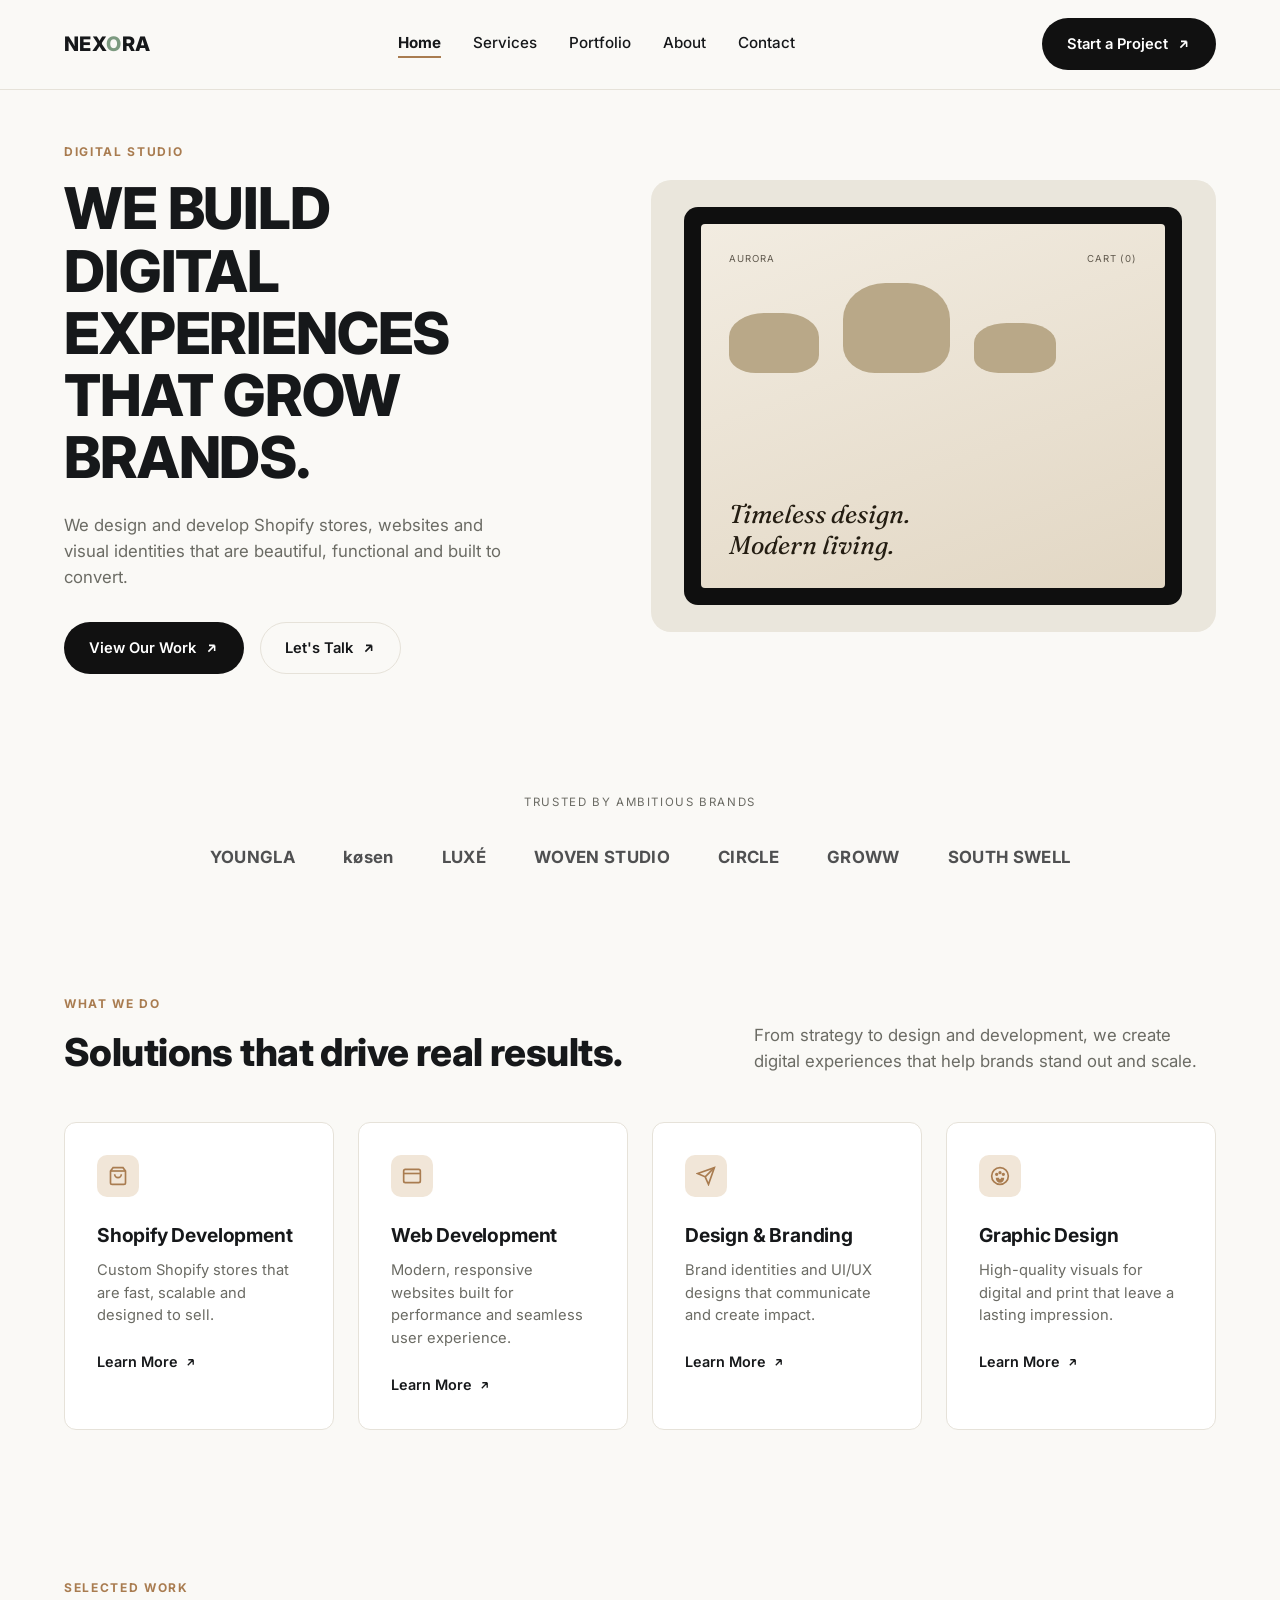
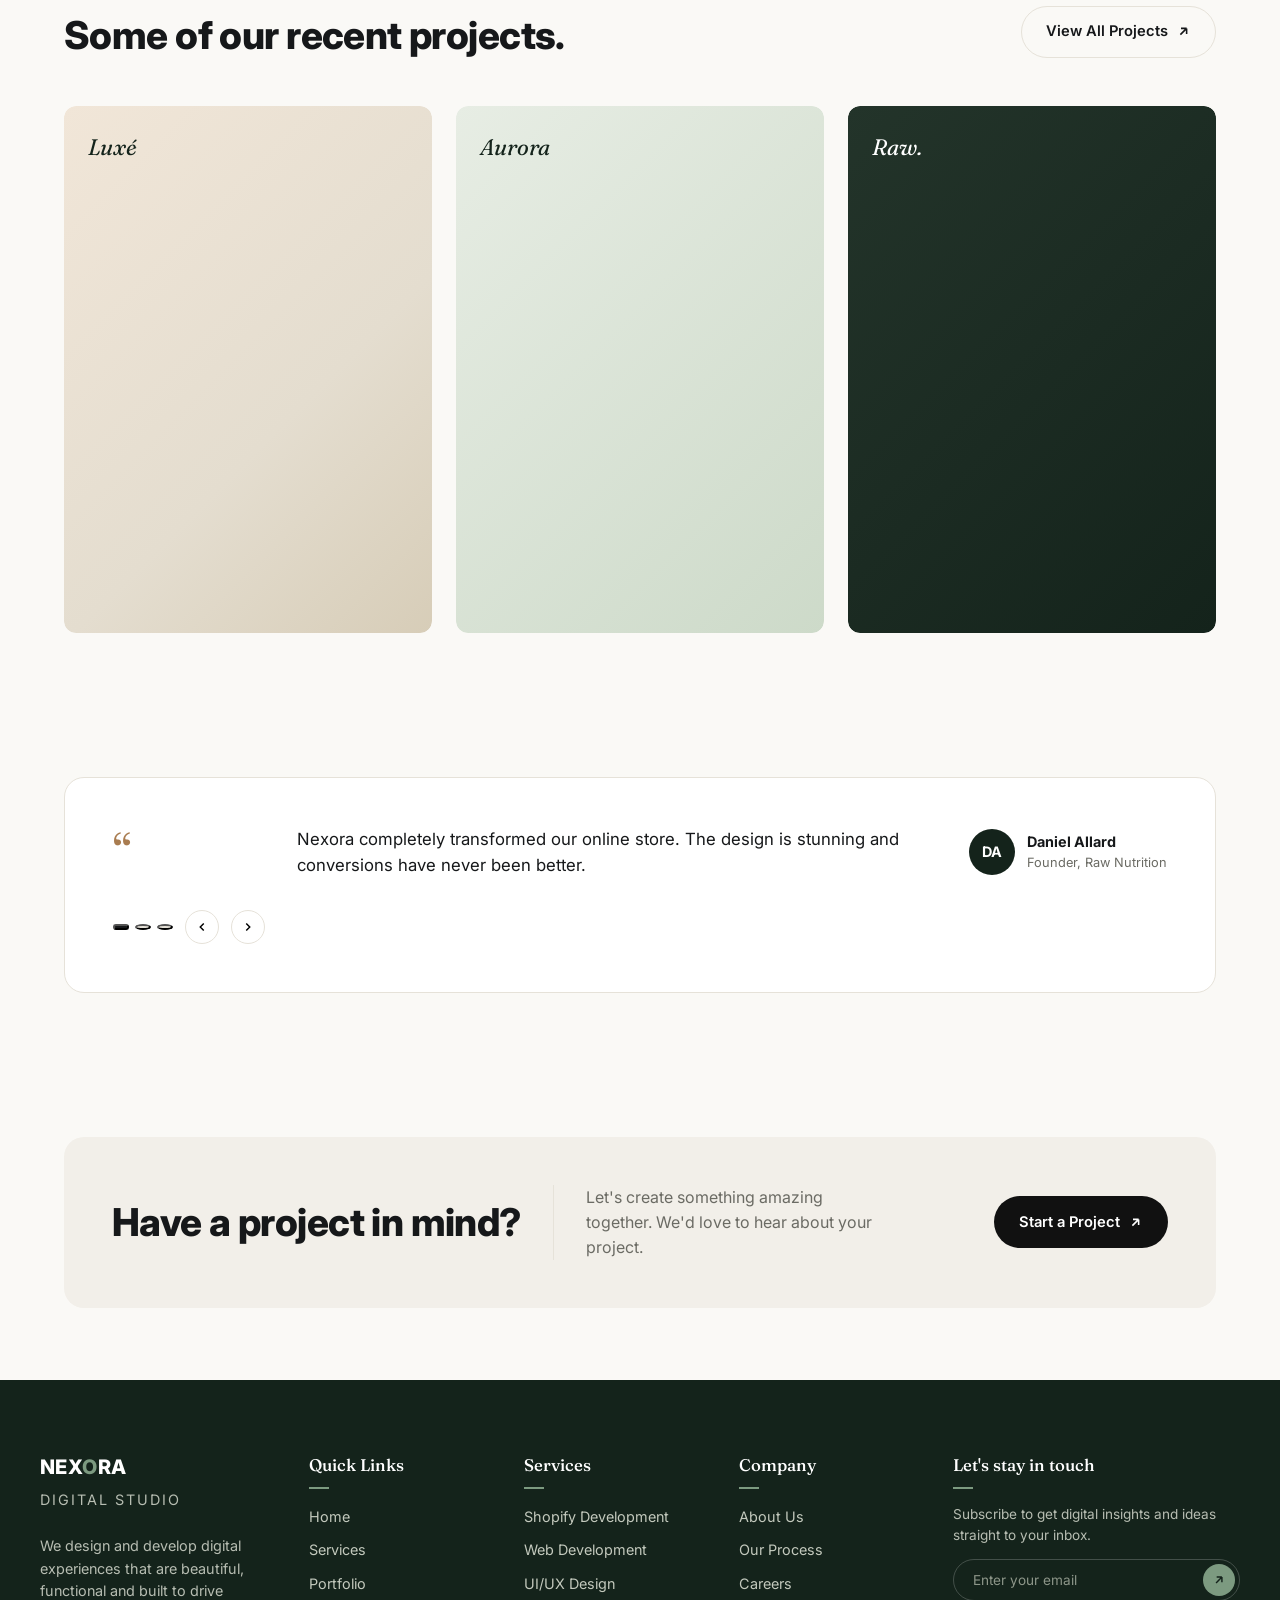
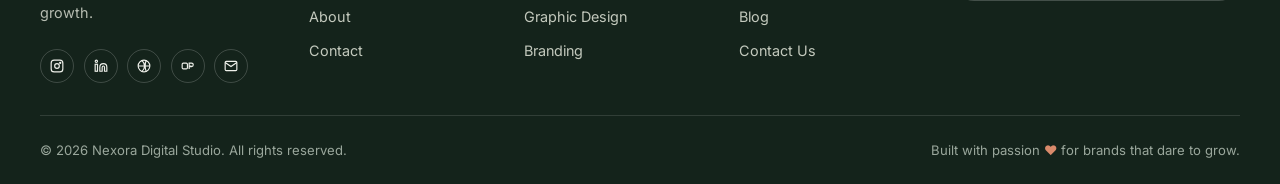
==== index.html @ fc37894e "First commit" ====
<!DOCTYPE html>
<html lang="en">
<head>
  <meta charset="UTF-8" />
  <meta name="viewport" content="width=device-width, initial-scale=1.0" />
  <title>Nexora — Digital Studio | We Build Digital Experiences That Grow Brands</title>
  <meta name="description" content="Nexora is a digital studio designing and developing Shopify stores, websites and visual identities that are beautiful, functional and built to convert." />
  <link rel="preconnect" href="https://fonts.googleapis.com" />
  <link rel="preconnect" href="https://fonts.gstatic.com" crossorigin />
  <link href="https://fonts.googleapis.com/css2?family=Inter:wght@400;500;600;700;800&family=Fraunces:ital,wght@1,500&display=swap" rel="stylesheet" />
  <link rel="stylesheet" href="css/style.css" />
</head>
<body data-page="home">

  <!-- Shared header is injected here by js/components.js -->
  <header class="site-header" id="site-header"></header>

  <main>
    <!-- ================= HERO ================= -->
    <section class="hero">
      <div class="container">
        <div class="hero-copy" data-reveal>
          <span class="eyebrow">Digital Studio</span>
          <h1 style="text-transform:uppercase">We build <br>digital<br> experiences<br> that grow <br>brands.</h1>
          <p class="lede">We design and develop Shopify stores, websites and visual identities that are beautiful, functional and built to convert.</p>
          <div class="hero-actions">
            <a href="portfolio.html" class="btn btn-dark">
              View Our Work
              <svg viewBox="0 0 24 24" fill="none" stroke="currentColor" stroke-width="2.5"><path d="M7 17L17 7M17 7H8M17 7V16"/></svg>
            </a>
            <a href="contact.html" class="btn btn-outline">
              Let's Talk
              <svg viewBox="0 0 24 24" fill="none" stroke="currentColor" stroke-width="2.5"><path d="M7 17L17 7M17 7H8M17 7V16"/></svg>
            </a>
          </div>
        </div>

        <div class="hero-mock" data-reveal>
          <div class="laptop-frame">
            <div class="laptop-screen">
              <div class="screen-top">
                <span>Aurora</span>
                <span>Cart (0)</span>
              </div>
              <div class="screen-vessels" aria-hidden="true">
                <div class="vessel" style="width:22%; height:60px;"></div>
                <div class="vessel" style="width:26%; height:90px;"></div>
                <div class="vessel" style="width:20%; height:50px;"></div>
              </div>
              <p class="screen-title">Timeless design.<br />Modern living.</p>
            </div>
          </div>
        </div>
      </div>
    </section>

    <!-- ================= BRAND STRIP ================= -->
    <section class="brand-strip">
      <div class="container" data-reveal>
        <p class="strip-label">Trusted by ambitious brands</p>
        <div class="brand-row">
          <span>YOUNGLA</span>
          <span>køsen</span>
          <span>LUXÉ</span>
          <span>WOVEN STUDIO</span>
          <span>CIRCLE</span>
          <span>GROWW</span>
          <span>SOUTH SWELL</span>
        </div>
      </div>
    </section>

    <!-- ================= WHAT WE DO ================= -->
    <section>
      <div class="container">
        <div class="section-head" data-reveal>
          <div>
            <span class="eyebrow">What We Do</span>
            <h2>Solutions that drive real results.</h2>
          </div>
          <p class="lede">From strategy to design and development, we create digital experiences that help brands stand out and scale.</p>
        </div>

        <div class="service-grid">
          <div class="service-card" data-reveal>
            <div class="icon">
              <svg viewBox="0 0 24 24" fill="none" stroke="currentColor" stroke-width="2"><path d="M6 2L3 6v14a2 2 0 002 2h14a2 2 0 002-2V6l-3-4z"/><path d="M3 6h18"/><path d="M16 10a4 4 0 01-8 0"/></svg>
            </div>
            <h3>Shopify Development</h3>
            <p>Custom Shopify stores that are fast, scalable and designed to sell.</p>
            <a href="service.html" class="link-arrow">Learn More <svg viewBox="0 0 24 24" fill="none" stroke="currentColor" stroke-width="2.5"><path d="M7 17L17 7M17 7H8M17 7V16"/></svg></a>
          </div>

          <div class="service-card" data-reveal>
            <div class="icon">
              <svg viewBox="0 0 24 24" fill="none" stroke="currentColor" stroke-width="2"><rect x="2" y="4" width="20" height="16" rx="2"/><path d="M2 9h20"/></svg>
            </div>
            <h3>Web Development</h3>
            <p>Modern, responsive websites built for performance and seamless user experience.</p>
            <a href="service.html" class="link-arrow">Learn More <svg viewBox="0 0 24 24" fill="none" stroke="currentColor" stroke-width="2.5"><path d="M7 17L17 7M17 7H8M17 7V16"/></svg></a>
          </div>

          <div class="service-card" data-reveal>
            <div class="icon">
              <svg viewBox="0 0 24 24" fill="none" stroke="currentColor" stroke-width="2"><path d="M22 2L11 13"/><path d="M22 2l-7 20-4-9-9-4 20-7z"/></svg>
            </div>
            <h3>Design &amp; Branding</h3>
            <p>Brand identities and UI/UX designs that communicate and create impact.</p>
            <a href="service.html" class="link-arrow">Learn More <svg viewBox="0 0 24 24" fill="none" stroke="currentColor" stroke-width="2.5"><path d="M7 17L17 7M17 7H8M17 7V16"/></svg></a>
          </div>

          <div class="service-card" data-reveal>
            <div class="icon">
              <svg viewBox="0 0 24 24" fill="none" stroke="currentColor" stroke-width="2"><circle cx="12" cy="12" r="10"/><circle cx="8" cy="10" r="1"/><circle cx="12" cy="8" r="1"/><circle cx="16" cy="10" r="1"/><path d="M8 15a4 4 0 008 0h-2a2 2 0 01-4 0z"/></svg>
            </div>
            <h3>Graphic Design</h3>
            <p>High-quality visuals for digital and print that leave a lasting impression.</p>
            <a href="service.html" class="link-arrow">Learn More <svg viewBox="0 0 24 24" fill="none" stroke="currentColor" stroke-width="2.5"><path d="M7 17L17 7M17 7H8M17 7V16"/></svg></a>
          </div>
        </div>
      </div>
    </section>

    <!-- ================= SELECTED WORK ================= -->
    <section>
      <div class="container">
        <div class="section-head" data-reveal>
          <div>
            <span class="eyebrow">Selected Work</span>
            <h2>Some of our recent projects.</h2>
          </div>
          <a href="portfolio.html" class="btn btn-outline">
            View All Projects
            <svg viewBox="0 0 24 24" fill="none" stroke="currentColor" stroke-width="2.5"><path d="M7 17L17 7M17 7H8M17 7V16"/></svg>
          </a>
        </div>

        <div class="project-grid">
          <div class="project-card" data-reveal>
            <div class="media-block" style="position:relative;">
              <span class="tag">Luxé</span>
            </div>
            <div class="project-info">
              <h3>Luxé Beauty</h3>
              <p>Shopify Development</p>
            </div>
          </div>

          <div class="project-card" data-reveal>
            <div class="media-block sage" style="position:relative;">
              <span class="tag">Aurora</span>
            </div>
            <div class="project-info">
              <h3>Aurora Living</h3>
              <p>Web Design, Branding</p>
            </div>
          </div>

          <div class="project-card" data-reveal>
            <div class="media-block dark" style="position:relative;">
              <span class="tag">Raw.</span>
            </div>
            <div class="project-info">
              <h3>Raw Nutrition</h3>
              <p>Shopify Development, Design</p>
            </div>
          </div>
        </div>
      </div>
    </section>

    <!-- ================= TESTIMONIAL ================= -->
    <section>
      <div class="container" data-reveal>
        <div class="testimonial">
          <div class="quote-mark">&ldquo;</div>

          <div data-testimonial-track>
            <blockquote data-slide>Nexora completely transformed our online store. The design is stunning and conversions have never been better.</blockquote>
            <blockquote data-slide hidden>Working with Nexora felt like having an in-house team. They understood our brand instantly and delivered ahead of schedule.</blockquote>
            <blockquote data-slide hidden>Our new site loads faster, looks sharper, and our customers keep telling us how much easier it is to shop.</blockquote>
          </div>

          <div class="person">
            <div class="avatar">DA</div>
            <div>
              <div class="person-name">Daniel Allard</div>
              <div class="person-role">Founder, Raw Nutrition</div>
            </div>
          </div>

          <div class="testimonial-controls">
            <div class="dot-row">
              <button class="dot is-active" data-dot aria-label="Testimonial 1"></button>
              <button class="dot" data-dot aria-label="Testimonial 2"></button>
              <button class="dot" data-dot aria-label="Testimonial 3"></button>
            </div>
            <button class="carousel-btn" data-testimonial-prev aria-label="Previous testimonial">
              <svg viewBox="0 0 24 24" fill="none" stroke="currentColor" stroke-width="2.5"><path d="M15 18l-6-6 6-6"/></svg>
            </button>
            <button class="carousel-btn" data-testimonial-next aria-label="Next testimonial">
              <svg viewBox="0 0 24 24" fill="none" stroke="currentColor" stroke-width="2.5"><path d="M9 18l6-6-6-6"/></svg>
            </button>
          </div>
        </div>
      </div>
    </section>

    <!-- ================= CTA ================= -->
    <section>
      <div class="container" data-reveal>
        <div class="cta-banner">
          <h2>Have a project in mind?</h2>
          <div class="cta-copy">
            <div class="cta-divider"></div>
            <p>Let's create something amazing together. We'd love to hear about your project.</p>
          </div>
          <a href="contact.html" class="btn btn-dark">
            Start a Project
            <svg viewBox="0 0 24 24" fill="none" stroke="currentColor" stroke-width="2.5"><path d="M7 17L17 7M17 7H8M17 7V16"/></svg>
          </a>
        </div>
      </div>
    </section>
  </main>

  <!-- Shared footer is injected here by js/components.js -->
  <footer class="site-footer" id="site-footer"></footer>

  <script src="js/components.js"></script>
  <script src="js/main.js"></script>
</body>
</html>
---- css/style.css ----
/* =========================================================
   NEXORA — Digital Studio
   Main stylesheet
   ========================================================= */

/* ---------- Design tokens ---------- */
:root {
  --color-bg: #faf9f6;
  --color-bg-alt: #f2efe9;
  --color-surface: #ffffff;
  --color-text: #16181a;
  --color-muted: #6b6b64;
  --color-border: #e6e2d9;
  --color-accent: #a97c50;       /* warm tan/terracotta — eyebrow labels, numbers */
  --color-accent-soft: #f1e6d8;
  --color-dark: #14231b;         /* deep green — footer, secondary CTA */
  --color-dark-soft: #1c2f24;
  --color-sage: #7c9a80;         /* sage green accent (logo mark, italics) */
  --color-black: #111111;

  --font-sans: 'Inter', -apple-system, BlinkMacSystemFont, 'Segoe UI', sans-serif;
  --font-serif: 'Fraunces', 'Playfair Display', Georgia, serif;

  --container: 1200px;
  --radius-sm: 6px;
  --radius-md: 12px;
  --radius-lg: 20px;
  --radius-pill: 999px;

  --space-1: 0.5rem;
  --space-2: 1rem;
  --space-3: 1.5rem;
  --space-4: 2rem;
  --space-5: 3rem;
  --space-6: 4.5rem;
  --space-7: 6.5rem;

  --transition: 220ms cubic-bezier(.4,0,.2,1);
}

/* ---------- Reset ---------- */
*, *::before, *::after { box-sizing: border-box; }
html { scroll-behavior: smooth; }
body {
  margin: 0;
  font-family: var(--font-sans);
  background: var(--color-bg);
  color: var(--color-text);
  -webkit-font-smoothing: antialiased;
  line-height: 1.55;
}
img { max-width: 100%; display: block; }
a { color: inherit; text-decoration: none; }
ul { margin: 0; padding: 0; list-style: none; }
button { font-family: inherit; cursor: pointer; }
input, textarea { font-family: inherit; font-size: 1rem; }
h1, h2, h3, h4, p { margin: 0; }

:focus-visible {
  outline: 2px solid var(--color-accent);
  outline-offset: 3px;
}

@media (prefers-reduced-motion: reduce) {
  *, *::before, *::after {
    animation-duration: 0.01ms !important;
    animation-iteration-count: 1 !important;
    transition-duration: 0.01ms !important;
    scroll-behavior: auto !important;
  }
}

.container {
  width: 100%;
  max-width: var(--container);
  margin: 0 auto;
  padding: 0 1.5rem;
}

section { padding: var(--space-6) 0; }
@media (max-width: 768px) {
  section { padding: var(--space-5) 0; }
}

/* ---------- Typography helpers ---------- */
.eyebrow {
  display: inline-block;
  font-size: 0.75rem;
  font-weight: 700;
  letter-spacing: 0.14em;
  text-transform: uppercase;
  color: var(--color-accent);
  margin-bottom: var(--space-2);
}

h1, .h1 {
  font-size: clamp(2.4rem, 4.6vw, 3.6rem);
  font-weight: 800;
  line-height: 1.08;
  letter-spacing: -0.02em;
}

h2, .h2 {
  font-size: clamp(1.9rem, 3vw, 2.5rem);
  font-weight: 800;
  line-height: 1.15;
  letter-spacing: -0.015em;
}

h3, .h3 {
  font-size: 1.2rem;
  font-weight: 700;
  letter-spacing: -0.01em;
}

.lede {
  font-size: 1.05rem;
  color: var(--color-muted);
  max-width: 42ch;
}

em, .accent-italic {
  font-family: var(--font-serif);
  font-style: italic;
  font-weight: 500;
  color: var(--color-sage);
}

/* ---------- Buttons ---------- */
.btn {
  display: inline-flex;
  align-items: center;
  gap: 0.5rem;
  padding: 0.85rem 1.5rem;
  border-radius: var(--radius-pill);
  font-weight: 600;
  font-size: 0.92rem;
  border: 1px solid transparent;
  transition: transform var(--transition), background var(--transition), color var(--transition), border-color var(--transition);
  white-space: nowrap;
}
.btn:hover { transform: translateY(-2px); }
.btn svg { width: 15px; height: 15px; }

.btn-dark {
  background: var(--color-black);
  color: #fff;
}
.btn-dark:hover { background: var(--color-dark); }

.btn-outline {
  background: transparent;
  color: var(--color-text);
  border-color: var(--color-border);
}
.btn-outline:hover { border-color: var(--color-text); }

.btn-green {
  background: var(--color-dark);
  color: #fff;
}
.btn-green:hover { background: var(--color-dark-soft); }

.btn-light {
  background: #fff;
  color: var(--color-dark);
}
.btn-light:hover { background: var(--color-accent-soft); }

.btn-sm { padding: 0.65rem 1.1rem; font-size: 0.85rem; }

.link-arrow {
  display: inline-flex;
  align-items: center;
  gap: 0.4rem;
  font-weight: 600;
  font-size: 0.9rem;
  position: relative;
}
.link-arrow svg { width: 13px; height: 13px; transition: transform var(--transition); }
.link-arrow:hover svg { transform: translate(2px, -2px); }

/* =========================================================
   HEADER
   ========================================================= */
.site-header {
  position: sticky;
  top: 0;
  z-index: 100;
  background: rgba(250, 249, 246, 0.88);
  backdrop-filter: blur(10px);
  border-bottom: 1px solid var(--color-border);
}
.site-header .container {
  display: flex;
  align-items: center;
  justify-content: space-between;
  padding-top: 1.15rem;
  padding-bottom: 1.15rem;
}

.logo {
  font-size: 1.25rem;
  font-weight: 800;
  letter-spacing: 0.02em;
}
.logo span { color: var(--color-sage); }

.main-nav {
  display: flex;
  align-items: center;
  gap: var(--space-4);
}
.main-nav a {
  font-size: 0.95rem;
  font-weight: 500;
  color: var(--color-text);
  position: relative;
  padding-bottom: 4px;
}
.main-nav a::after {
  content: "";
  position: absolute;
  left: 0; bottom: 0;
  height: 2px;
  width: 0;
  background: var(--color-text);
  transition: width var(--transition);
}
.main-nav a:hover::after { width: 100%; }
.main-nav a.active { font-weight: 700; }
.main-nav a.active::after { width: 100%; background: var(--color-accent); }

.header-actions { display: flex; align-items: center; gap: var(--space-3); }

.nav-toggle {
  display: none;
  flex-direction: column;
  gap: 5px;
  background: none;
  border: none;
  padding: 6px;
}
.nav-toggle span {
  width: 22px;
  height: 2px;
  background: var(--color-text);
  transition: transform var(--transition), opacity var(--transition);
}
.nav-toggle.is-open span:nth-child(1) { transform: translateY(7px) rotate(45deg); }
.nav-toggle.is-open span:nth-child(2) { opacity: 0; }
.nav-toggle.is-open span:nth-child(3) { transform: translateY(-7px) rotate(-45deg); }

@media (max-width: 860px) {
  .main-nav {
    position: fixed;
    inset: 68px 0 0 0;
    background: var(--color-bg);
    flex-direction: column;
    align-items: flex-start;
    gap: var(--space-2);
    padding: var(--space-4) 1.5rem;
    transform: translateY(-8px);
    opacity: 0;
    pointer-events: none;
    transition: opacity var(--transition), transform var(--transition);
    border-bottom: 1px solid var(--color-border);
  }
  .main-nav.is-open {
    opacity: 1;
    transform: translateY(0);
    pointer-events: auto;
  }
  .main-nav a { font-size: 1.05rem; padding: 0.5rem 0; }
  .nav-toggle { display: flex; }
  .header-actions .btn span.btn-text { display: none; }
}

/* =========================================================
   HERO (shared pattern across inner pages)
   ========================================================= */
.page-hero {
  padding-top: var(--space-6);
  padding-bottom: var(--space-5);
}
.page-hero .container {
  display: grid;
  grid-template-columns: 1.1fr 0.9fr;
  gap: var(--space-5);
  align-items: end;
}
.page-hero-media {
  border-radius: var(--radius-lg);
  overflow: hidden;
  aspect-ratio: 4/3;
}
.page-hero-copy .lede { margin-top: var(--space-2); max-width: 46ch; }
.page-hero-copy .btn { margin-top: var(--space-3); }

@media (max-width: 860px) {
  .page-hero .container { grid-template-columns: 1fr; }
  .page-hero-media { order: -1; }
}

/* Decorative placeholder media (stands in for photography) */
.media-block {
  width: 100%; height: 100%;
  display: flex; align-items: center; justify-content: center;
  position: relative;
  background: linear-gradient(135deg, var(--color-accent-soft), #e4ddcf 60%, #d7cdb8);
  color: var(--color-dark);
}
.media-block.dark { background: linear-gradient(135deg, #23342a, var(--color-dark)); color: #fff; }
.media-block.sage { background: linear-gradient(135deg, #e7ede4, #cddac9); }
.media-block .media-caption {
  position: absolute; left: 0; right: 0; bottom: 0;
  padding: var(--space-3);
  font-family: var(--font-serif);
  font-style: italic;
  font-size: 1.2rem;
}
.media-block svg { width: 40%; opacity: 0.9; }

/* =========================================================
   HOME — HERO
   ========================================================= */
.hero {
  padding-top: var(--space-5);
}
.hero .container {
  display: grid;
  grid-template-columns: 1fr 1.05fr;
  gap: var(--space-5);
  align-items: center;
}
.hero-actions { display: flex; gap: 1rem; margin-top: var(--space-4); flex-wrap: wrap; }
.hero-copy .lede { margin-top: var(--space-3); max-width: 40ch; }

.hero-mock {
  border-radius: var(--radius-lg);
  overflow: hidden;
  aspect-ratio: 5/4;
  position: relative;
  background: #eae6dc;
}
.hero-mock .laptop-frame {
  position: absolute; inset: 6%;
  background: #0f0f0f;
  border-radius: 14px;
  padding: 3%;
}
.hero-mock .laptop-screen {
  width: 100%; height: 100%;
  background: linear-gradient(160deg, #f2ece1, #e2d7c4);
  border-radius: 4px;
  display: flex; flex-direction: column;
  padding: 6%;
  color: #241d12;
}
.hero-mock .screen-top {
  display: flex; justify-content: space-between; font-size: 0.6rem; letter-spacing: 0.1em; text-transform: uppercase; opacity: 0.7;
}
.hero-mock .screen-title { font-family: var(--font-serif); font-style: italic; font-size: clamp(1rem, 2.5vw, 1.6rem); margin-top: auto; line-height: 1.2; }
.hero-mock .screen-vessels { display: flex; align-items: flex-end; gap: 6%; margin-top: var(--space-2); }
.hero-mock .vessel { background: #b9a888; border-radius: 40% 40% 30% 30%; }

@media (max-width: 860px) {
  .hero .container { grid-template-columns: 1fr; }
  .hero-mock { order: -1; }
}

/* Brand strip */
.brand-strip { padding: var(--space-5) 0; }
.brand-strip .strip-label {
  text-align: center;
  font-size: 0.72rem; letter-spacing: 0.14em; text-transform: uppercase;
  color: var(--color-muted); margin-bottom: var(--space-4);
}
.brand-row {
  display: flex;
  flex-wrap: wrap;
  justify-content: center;
  align-items: center;
  gap: var(--space-5);
  opacity: 0.75;
}
.brand-row span {
  font-weight: 700;
  font-size: 1.05rem;
  letter-spacing: 0.02em;
  color: var(--color-text);
}

/* =========================================================
   CARD GRIDS
   ========================================================= */
.section-head {
  display: flex;
  justify-content: space-between;
  align-items: flex-end;
  gap: var(--space-4);
  margin-bottom: var(--space-5);
}
.section-head .lede { margin-top: var(--space-2); }
@media (max-width: 700px) {
  .section-head { flex-direction: column; align-items: flex-start; }
}

.service-grid {
  display: grid;
  grid-template-columns: repeat(4, 1fr);
  gap: var(--space-3);
}
@media (max-width: 980px) { .service-grid { grid-template-columns: repeat(2, 1fr); } }
@media (max-width: 560px) { .service-grid { grid-template-columns: 1fr; } }

.service-card {
  background: var(--color-surface);
  border: 1px solid var(--color-border);
  border-radius: var(--radius-md);
  padding: var(--space-4);
  transition: transform var(--transition), box-shadow var(--transition);
}
.service-card:hover { transform: translateY(-4px); box-shadow: 0 16px 40px -24px rgba(20,35,27,0.35); }
.service-card .icon {
  width: 42px; height: 42px;
  display: flex; align-items: center; justify-content: center;
  background: var(--color-accent-soft);
  border-radius: 10px;
  margin-bottom: var(--space-3);
  color: var(--color-accent);
}
.service-card .icon svg { width: 20px; height: 20px; }
.service-card p { color: var(--color-muted); font-size: 0.92rem; margin-top: 0.5rem; }
.service-card .link-arrow { margin-top: var(--space-3); }

/* Project cards (home) */
.project-grid {
  display: grid;
  grid-template-columns: repeat(3, 1fr);
  gap: var(--space-3);
}
@media (max-width: 860px) { .project-grid { grid-template-columns: 1fr; } }

.project-card { border-radius: var(--radius-md); overflow: hidden; }
.project-card .media-block { aspect-ratio: 4/5; border-radius: var(--radius-md); }
.project-card .project-info { padding-top: var(--space-2); }
.project-card .project-info p { color: var(--color-muted); font-size: 0.88rem; }
.project-card .tag {
  position: absolute; top: var(--space-3); left: var(--space-3);
  font-family: var(--font-serif); font-style: italic; font-size: 1.4rem;
}

/* Testimonial */
.testimonial {
  background: var(--color-surface);
  border: 1px solid var(--color-border);
  border-radius: var(--radius-lg);
  padding: var(--space-5);
  display: grid;
  grid-template-columns: auto 1fr auto;
  gap: var(--space-4);
  align-items: center;
}
.testimonial .quote-mark { font-family: var(--font-serif); font-size: 3rem; color: var(--color-accent); line-height: 1; }
.testimonial blockquote { margin: 0; font-size: 1.05rem; }
.testimonial .person { display: flex; align-items: center; gap: 0.75rem; white-space: nowrap; }
.avatar {
  width: 46px; height: 46px; border-radius: 50%;
  display: flex; align-items: center; justify-content: center;
  background: var(--color-dark); color: #fff; font-weight: 700; font-size: 0.9rem;
  flex-shrink: 0;
}
.person-name { font-weight: 700; font-size: 0.9rem; }
.person-role { font-size: 0.8rem; color: var(--color-muted); }
.testimonial-controls { display: flex; align-items: center; gap: 0.75rem; }
.dot-row { display: flex; gap: 6px; }
.dot { width: 6px; height: 6px; border-radius: 50%; background: var(--color-border); }
.dot.is-active { background: var(--color-text); width: 16px; border-radius: 4px; transition: width var(--transition); }
.carousel-btn {
  width: 34px; height: 34px; border-radius: 50%;
  border: 1px solid var(--color-border); background: transparent;
  display: flex; align-items: center; justify-content: center;
  transition: background var(--transition), border-color var(--transition);
}
.carousel-btn:hover { background: var(--color-black); color: #fff; border-color: var(--color-black); }
.carousel-btn svg { width: 14px; height: 14px; }

@media (max-width: 760px) {
  .testimonial { grid-template-columns: 1fr; text-align: left; }
  .testimonial-controls { justify-content: space-between; }
}

/* =========================================================
   CTA BANNER
   ========================================================= */
.cta-banner {
  background: var(--color-bg-alt);
  border-radius: var(--radius-lg);
  padding: var(--space-5);
  display: flex;
  justify-content: space-between;
  align-items: center;
  gap: var(--space-4);
  flex-wrap: wrap;
}
.cta-banner h2 { max-width: 16ch; }
.cta-banner .cta-copy { display: flex; gap: var(--space-4); align-items: center; flex: 1; min-width: 260px; }
.cta-banner .cta-copy p { color: var(--color-muted); max-width: 30ch; }
.cta-divider { width: 1px; align-self: stretch; background: var(--color-border); }

@media (max-width: 760px) {
  .cta-banner { padding: var(--space-4); }
  .cta-banner .cta-copy { flex-direction: column; align-items: flex-start; gap: var(--space-2); }
  .cta-divider { display: none; }
}

/* =========================================================
   SERVICES PAGE — feature rows
   ========================================================= */
.feature-row {
  display: grid;
  grid-template-columns: 0.85fr 1.15fr;
  gap: var(--space-5);
  align-items: center;
  padding: var(--space-5) 0;
  border-bottom: 1px solid var(--color-border);
}
.feature-row:last-of-type { border-bottom: none; }
.feature-row .media-block { aspect-ratio: 4/3; border-radius: var(--radius-md); }
.feature-number {
  font-family: var(--font-serif); font-style: italic;
  color: var(--color-accent); font-size: 1.1rem; margin-bottom: 0.5rem; display: block;
}
.feature-row p.lede { max-width: 60ch; margin-top: var(--space-2); }
.check-grid {
  display: grid;
  grid-template-columns: 1fr 1fr;
  gap: 0.6rem 1.5rem;
  margin: var(--space-3) 0;
}
.check-grid li { display: flex; align-items: center; gap: 0.5rem; font-size: 0.92rem; }
.check-grid li svg { width: 14px; height: 14px; color: var(--color-accent); flex-shrink: 0; }

@media (max-width: 860px) {
  .feature-row { grid-template-columns: 1fr; }
  .check-grid { grid-template-columns: 1fr; }
}

/* =========================================================
   PORTFOLIO PAGE
   ========================================================= */
.filter-row {
  display: flex;
  gap: 0.6rem;
  flex-wrap: wrap;
  padding-bottom: var(--space-4);
  margin-bottom: var(--space-4);
  border-bottom: 1px solid var(--color-border);
}
.filter-btn {
  background: transparent;
  border: 1px solid var(--color-border);
  padding: 0.55rem 1.1rem;
  border-radius: var(--radius-pill);
  font-size: 0.85rem;
  font-weight: 600;
  color: var(--color-muted);
  transition: background var(--transition), color var(--transition), border-color var(--transition);
}
.filter-btn:hover { border-color: var(--color-text); color: var(--color-text); }
.filter-btn.is-active { background: var(--color-black); color: #fff; border-color: var(--color-black); }

.portfolio-row {
  display: grid;
  grid-template-columns: 1fr 1fr;
  gap: var(--space-5);
  align-items: center;
  padding: var(--space-5) 0;
  border-bottom: 1px solid var(--color-border);
}
.portfolio-row:last-of-type { border-bottom: none; }
.portfolio-row .media-block { aspect-ratio: 16/10; border-radius: var(--radius-md); }
.portfolio-row .category { color: var(--color-muted); font-size: 0.85rem; margin-top: 0.35rem; }
.portfolio-row .lede { margin-top: var(--space-2); }
.portfolio-row .link-arrow { margin-top: var(--space-3); }
.portfolio-row[hidden] { display: none; }

@media (max-width: 860px) {
  .portfolio-row { grid-template-columns: 1fr; }
}

/* =========================================================
   ABOUT PAGE
   ========================================================= */
.value-grid {
  display: grid;
  grid-template-columns: repeat(4, 1fr);
  gap: var(--space-4);
}
@media (max-width: 980px) { .value-grid { grid-template-columns: repeat(2, 1fr); } }
@media (max-width: 560px) { .value-grid { grid-template-columns: 1fr; } }
.value-item .icon {
  width: 40px; height: 40px; border-radius: 50%;
  background: var(--color-accent-soft); color: var(--color-accent);
  display: flex; align-items: center; justify-content: center; margin-bottom: var(--space-2);
}
.value-item .icon svg { width: 18px; height: 18px; }
.value-item p { color: var(--color-muted); font-size: 0.9rem; margin-top: 0.4rem; }

.stat-strip {
  background: var(--color-bg-alt);
  border-radius: var(--radius-lg);
  padding: var(--space-4) var(--space-5);
  display: grid;
  grid-template-columns: repeat(4, auto) 1fr;
  gap: var(--space-4);
  align-items: center;
}
.stat-strip .stat-num { font-size: 2rem; font-weight: 800; }
.stat-strip .stat-label { font-size: 0.82rem; color: var(--color-muted); }
.stat-strip .leaf { justify-self: end; opacity: 0.5; width: 60px; }
@media (max-width: 860px) {
  .stat-strip { grid-template-columns: repeat(2, 1fr); }
  .stat-strip .leaf { display: none; }
}

.team-grid {
  display: grid;
  grid-template-columns: repeat(4, 1fr);
  gap: var(--space-3);
}
@media (max-width: 860px) { .team-grid { grid-template-columns: repeat(2, 1fr); } }
.team-card .media-block { aspect-ratio: 3/3.3; border-radius: var(--radius-md); font-size: 2rem; font-weight: 800; }
.team-card .team-info { padding-top: var(--space-2); display: flex; justify-content: space-between; align-items: center; }
.team-card .team-role { color: var(--color-muted); font-size: 0.85rem; }
.team-card .social-icon {
  width: 30px; height: 30px; border-radius: 50%; border: 1px solid var(--color-border);
  display: flex; align-items: center; justify-content: center; flex-shrink: 0;
}
.team-card .social-icon svg { width: 13px; height: 13px; }

/* =========================================================
   CONTACT PAGE
   ========================================================= */
.contact-layout {
  display: grid;
  grid-template-columns: 1fr 1.1fr;
  gap: var(--space-5);
  align-items: start;
}
.contact-info-list { margin-top: var(--space-4); display: flex; flex-direction: column; gap: var(--space-3); }
.contact-info-item { display: flex; align-items: center; gap: 0.85rem; }
.contact-info-item .icon {
  width: 42px; height: 42px; border-radius: 50%;
  background: var(--color-accent-soft); color: var(--color-accent);
  display: flex; align-items: center; justify-content: center; flex-shrink: 0;
}
.contact-info-item .icon svg { width: 17px; height: 17px; }
.contact-info-item .label { font-size: 0.82rem; color: var(--color-muted); }
.contact-info-item .value { font-weight: 600; }

.contact-form-card {
  background: var(--color-surface);
  border: 1px solid var(--color-border);
  border-radius: var(--radius-lg);
  padding: var(--space-4);
}
.contact-form-card h3 { margin-bottom: var(--space-3); }
.form-row { display: grid; grid-template-columns: 1fr 1fr; gap: 1rem; }
.form-field { margin-bottom: 1rem; display: flex; flex-direction: column; gap: 0.4rem; }
.form-field label { font-size: 0.8rem; font-weight: 600; color: var(--color-muted); }
.form-field input, .form-field textarea {
  border: 1px solid var(--color-border);
  border-radius: var(--radius-sm);
  padding: 0.75rem 0.9rem;
  background: var(--color-bg);
  transition: border-color var(--transition);
}
.form-field input:focus, .form-field textarea:focus {
  outline: none;
  border-color: var(--color-dark);
}
.form-field textarea { resize: vertical; min-height: 110px; }
.form-note {
  display: flex; align-items: center; gap: 0.5rem;
  font-size: 0.8rem; color: var(--color-muted); margin-top: var(--space-2);
}
.form-note svg { width: 14px; height: 14px; color: var(--color-sage); flex-shrink: 0; }
.form-success {
  display: none;
  background: var(--color-accent-soft);
  border-radius: var(--radius-sm);
  padding: 0.85rem 1rem;
  font-size: 0.88rem;
  margin-top: 1rem;
}
.form-success.is-visible { display: block; }

@media (max-width: 860px) {
  .contact-layout { grid-template-columns: 1fr; }
  .form-row { grid-template-columns: 1fr; }
}

/* =========================================================
   FOOTER
   ========================================================= */
.site-footer { background: var(--color-dark); color: #eef0ea; }
.footer-cta-wrap { padding: var(--space-5) 0 0; }
.footer-cta {
  background: var(--color-bg-alt);
  color: var(--color-text);
  border-radius: var(--radius-lg);
  padding: var(--space-4) var(--space-5);
  display: flex;
  align-items: center;
  gap: var(--space-4);
  flex-wrap: wrap;
}
.footer-cta .icon-plane {
  width: 52px; height: 52px; border-radius: 50%;
  background: #fff; display: flex; align-items: center; justify-content: center;
  color: var(--color-dark); flex-shrink: 0;
}
.footer-cta .icon-plane svg { width: 22px; height: 22px; }
.footer-cta h2 { flex: 1; min-width: 240px; font-size: clamp(1.4rem, 2.6vw, 2rem); }
.footer-cta .footer-cta-text { flex: 1; min-width: 220px; color: var(--color-muted); font-size: 0.92rem; }
.footer-cta-divider { width: 1px; align-self: stretch; background: var(--color-border); }

.footer-main { padding: var(--space-6) 0 var(--space-4); }
.footer-grid {
  display: grid;
  grid-template-columns: 1.3fr repeat(4, 1fr);
  gap: var(--space-4);
}
.footer-brand .logo { color: #fff; }
.footer-brand .logo span { color: var(--color-sage); }
.footer-tag { font-size: 0.72rem; letter-spacing: 0.14em; text-transform: uppercase; color: #9aa79c; margin: 0.4rem 0 var(--space-3); }
.footer-brand p { color: #b7bdb2; font-size: 0.9rem; max-width: 32ch; }
.footer-social { display: flex; gap: 0.6rem; margin-top: var(--space-3); }
.footer-social a {
  width: 34px; height: 34px; border-radius: 50%;
  border: 1px solid rgba(255,255,255,0.18);
  display: flex; align-items: center; justify-content: center;
  transition: background var(--transition);
}
.footer-social a:hover { background: rgba(255,255,255,0.1); }
.footer-social svg { width: 14px; height: 14px; }

.footer-col h4 {
  font-family: var(--font-serif); font-weight: 500; font-size: 1.05rem;
  margin-bottom: 0.6rem; color: #fff;
}
.footer-col .rule { width: 20px; height: 2px; background: var(--color-sage); margin-bottom: 0.9rem; }
.footer-col ul { display: flex; flex-direction: column; gap: 0.55rem; }
.footer-col a, .footer-col span { color: #c3c9bd; font-size: 0.9rem; }
.footer-col a:hover { color: #fff; }

.footer-newsletter p { color: #b7bdb2; font-size: 0.85rem; margin-bottom: 0.8rem; }
.newsletter-form { display: flex; border: 1px solid rgba(255,255,255,0.2); border-radius: var(--radius-pill); padding: 4px; }
.newsletter-form input {
  flex: 1; background: transparent; border: none; padding: 0.5rem 0.9rem;
  color: #fff; font-size: 0.85rem;
}
.newsletter-form input::placeholder { color: #8d9689; }
.newsletter-form input:focus { outline: none; }
.newsletter-form button {
  width: 32px; height: 32px; border-radius: 50%; border: none;
  background: var(--color-sage); color: var(--color-dark);
  display: flex; align-items: center; justify-content: center; flex-shrink: 0;
}
.newsletter-form button svg { width: 14px; height: 14px; }

.footer-bottom {
  border-top: 1px solid rgba(255,255,255,0.12);
  padding: var(--space-3) 0;
  display: flex; justify-content: space-between; align-items: center; flex-wrap: wrap; gap: 0.5rem;
}
.footer-bottom p { font-size: 0.82rem; color: #9aa79c; }
.footer-bottom .heart { color: #d98a6b; }

@media (max-width: 980px) {
  .footer-grid { grid-template-columns: 1fr 1fr; }
  .footer-brand { grid-column: 1 / -1; }
}
@media (max-width: 560px) {
  .footer-grid { grid-template-columns: 1fr; }
  .footer-cta { flex-direction: column; align-items: flex-start; }
  .footer-cta-divider { display: none; }
}

/* ---------- scroll reveal ---------- */
[data-reveal] {
  opacity: 0;
  transform: translateY(16px);
  transition: opacity 600ms ease, transform 600ms ease;
}
[data-reveal].is-visible {
  opacity: 1;
  transform: translateY(0);
}
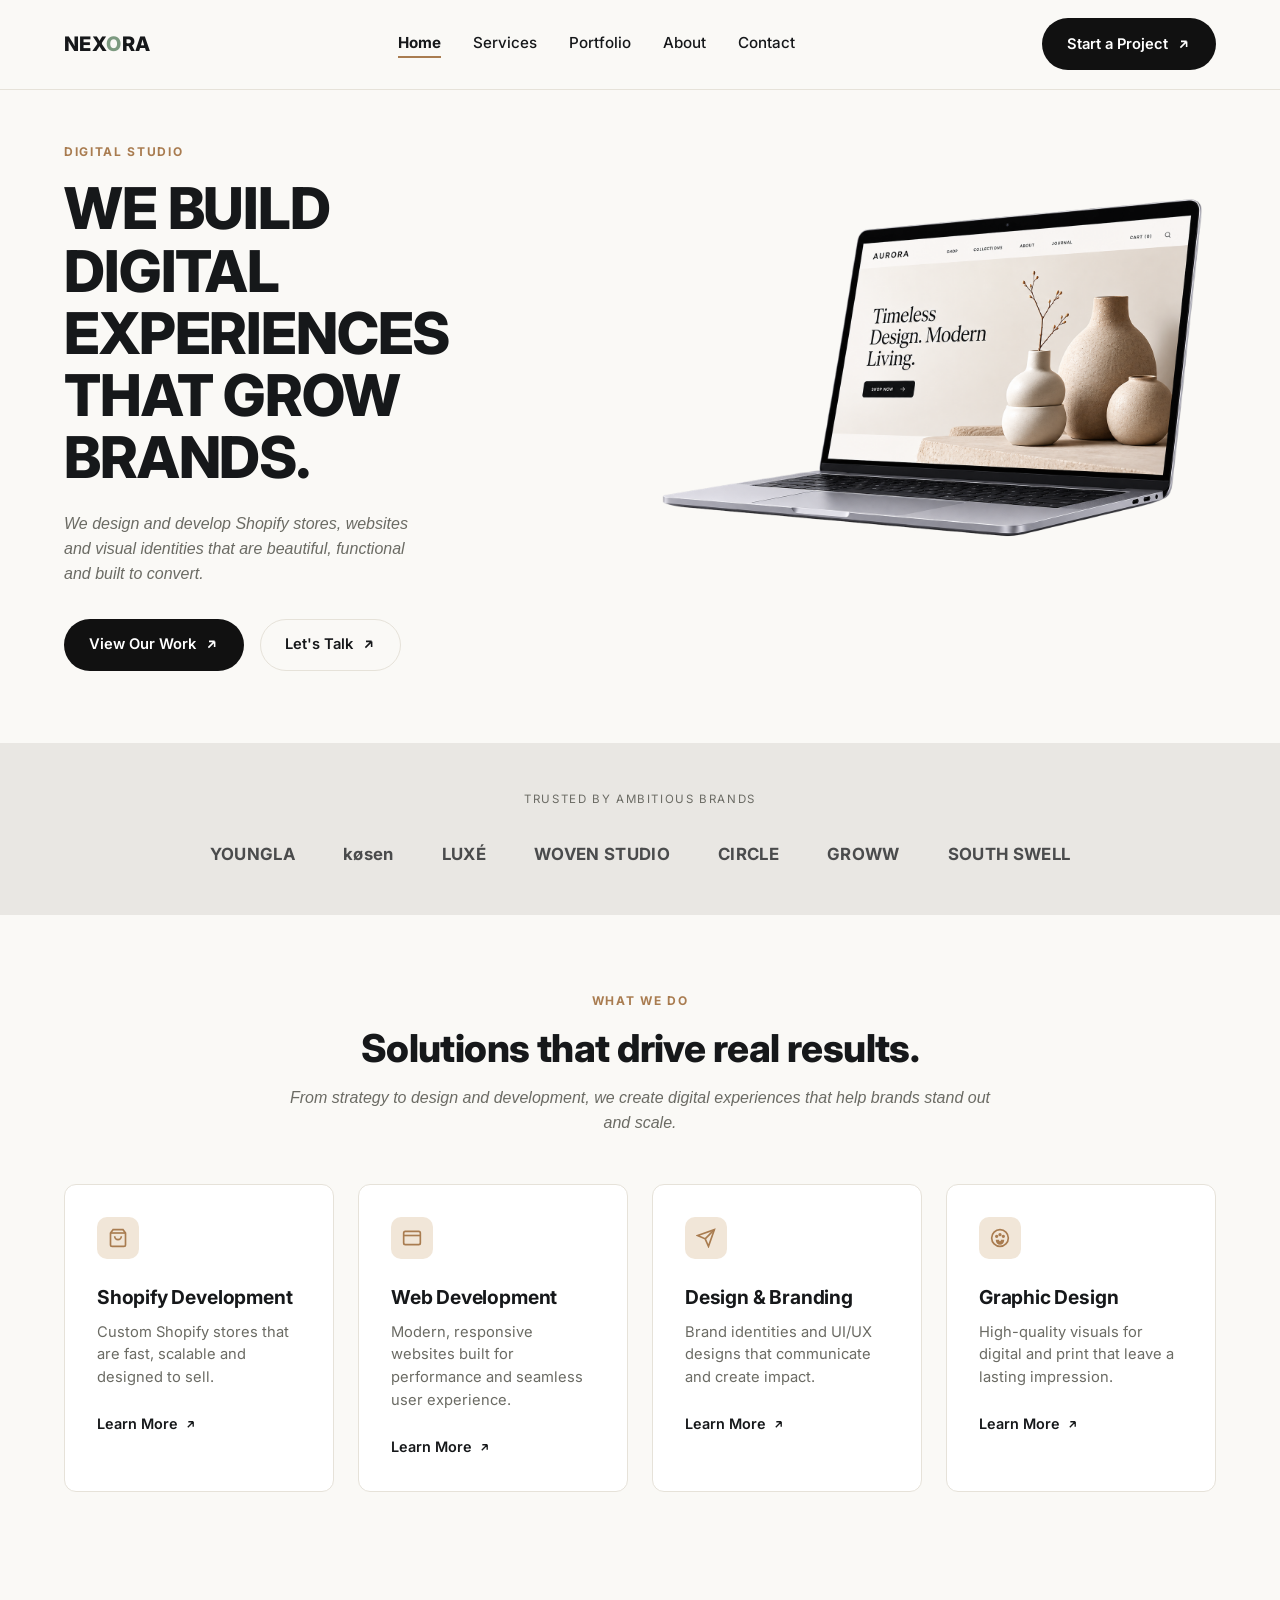
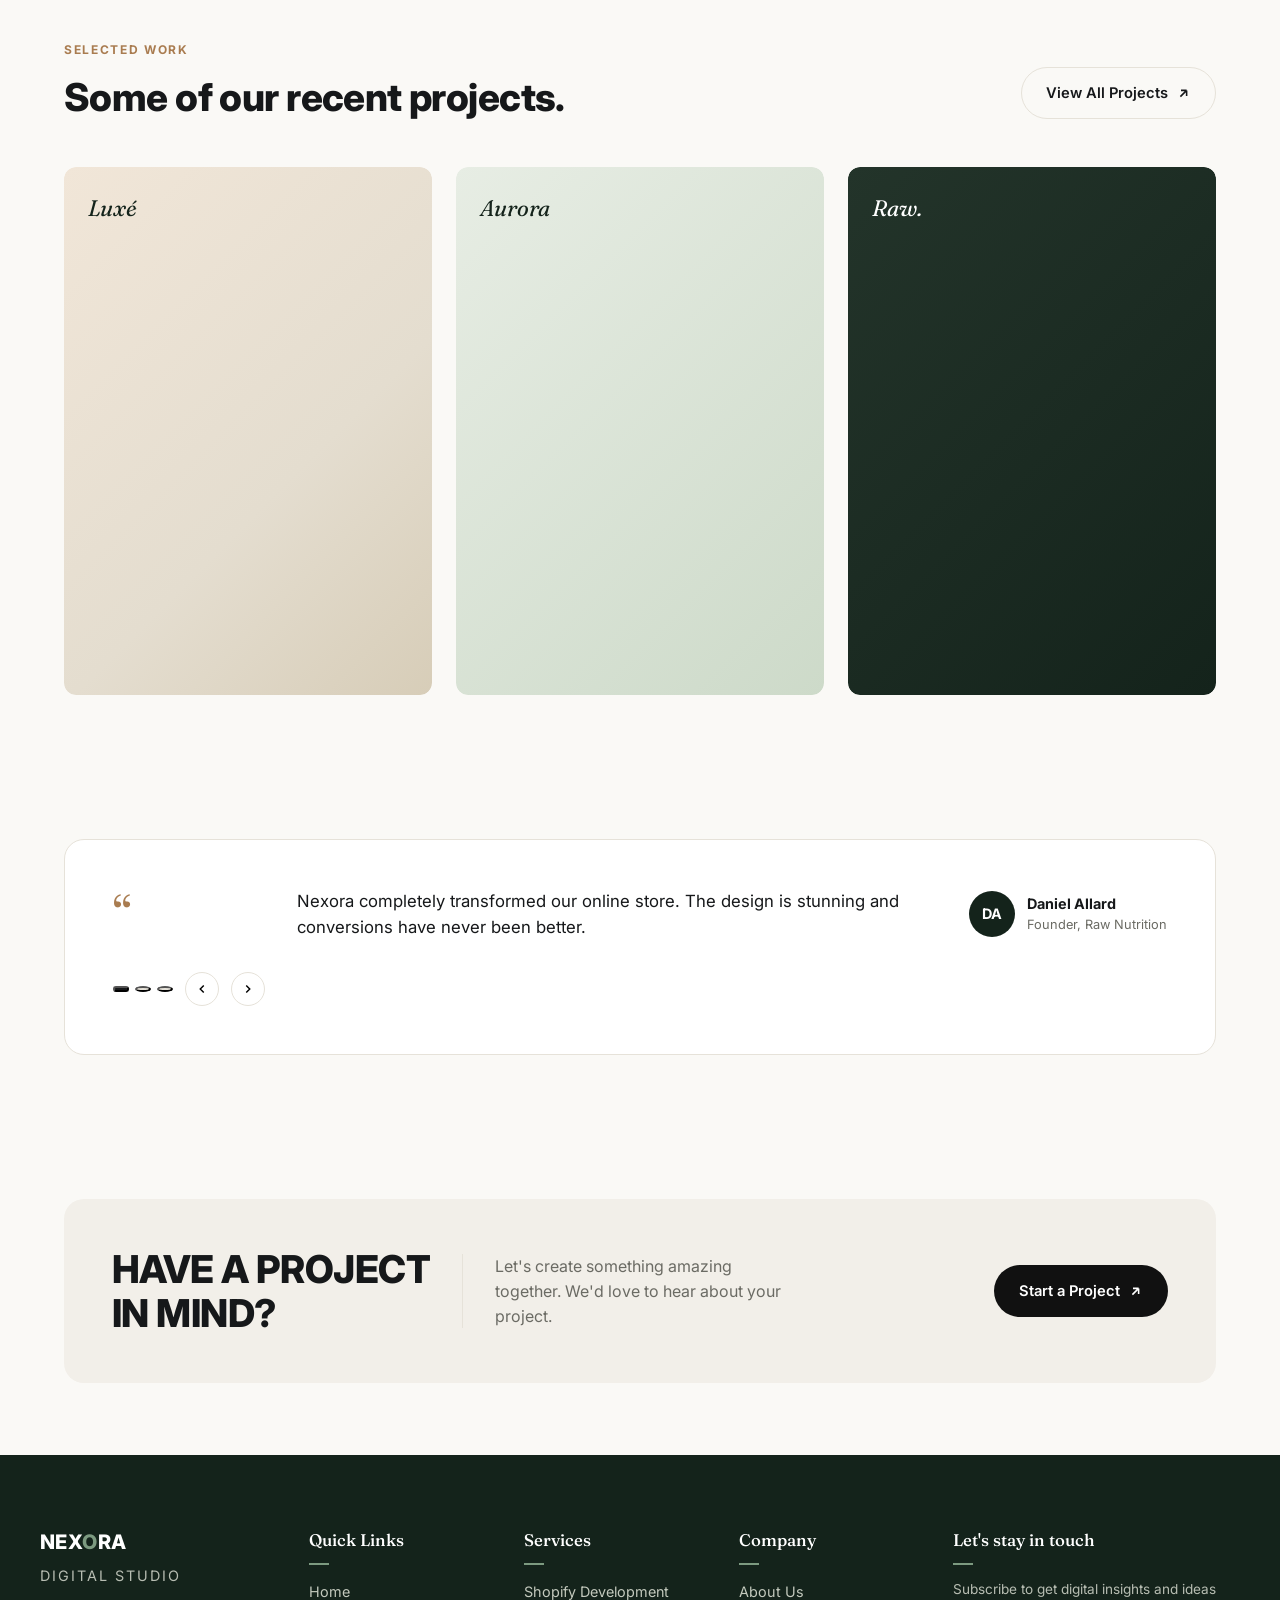
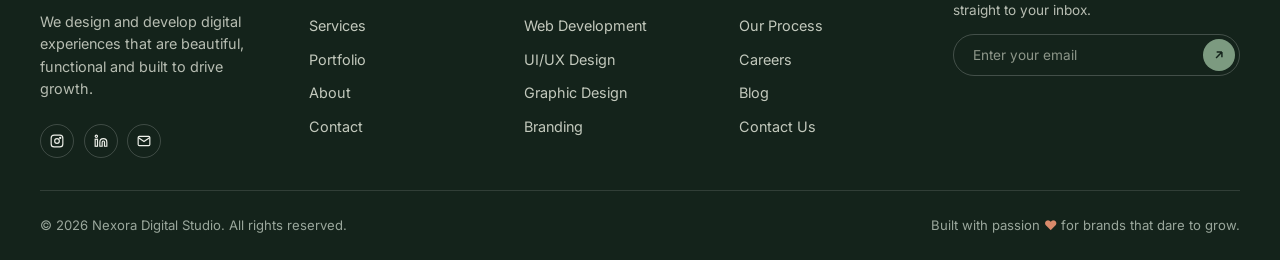
==== commit 0f02889a: "Update layout and styles across multiple pages; add new images for hero sections" ====
--- a/index.html
+++ b/index.html
@@ -35,22 +35,7 @@
           </div>
         </div>
 
-        <div class="hero-mock" data-reveal>
-          <div class="laptop-frame">
-            <div class="laptop-screen">
-              <div class="screen-top">
-                <span>Aurora</span>
-                <span>Cart (0)</span>
-              </div>
-              <div class="screen-vessels" aria-hidden="true">
-                <div class="vessel" style="width:22%; height:60px;"></div>
-                <div class="vessel" style="width:26%; height:90px;"></div>
-                <div class="vessel" style="width:20%; height:50px;"></div>
-              </div>
-              <p class="screen-title">Timeless design.<br />Modern living.</p>
-            </div>
-          </div>
-        </div>
+        <div class="hero-mock" data-reveal> <img src="images/hero-mockup.png" alt="Website displayed on a laptop" > </div>
       </div>
     </section>
 
@@ -73,14 +58,16 @@
     <!-- ================= WHAT WE DO ================= -->
     <section>
       <div class="container">
-        <div class="section-head" data-reveal>
-          <div>
+        <div class="section-head" data-reveal style="text-align: center;">
+          <div style="max-width: 700px; margin: 0 auto;">
             <span class="eyebrow">What We Do</span>
             <h2>Solutions that drive real results.</h2>
-          </div>
-          <p class="lede">From strategy to design and development, we create digital experiences that help brands stand out and scale.</p>
-        </div>
-
+            <p class="lede">
+              From strategy to design and development, we create digital experiences
+              that help brands stand out and scale.
+            </p>
+          </div>
+        </div>
         <div class="service-grid">
           <div class="service-card" data-reveal>
             <div class="icon">
@@ -210,7 +197,7 @@
     <section>
       <div class="container" data-reveal>
         <div class="cta-banner">
-          <h2>Have a project in mind?</h2>
+          <h2 style="text-transform:uppercase">Have a project <br>in mind?</h2>
           <div class="cta-copy">
             <div class="cta-divider"></div>
             <p>Let's create something amazing together. We'd love to hear about your project.</p>
--- a/css/style.css
+++ b/css/style.css
@@ -114,9 +114,8 @@
 }
 
 .lede {
-  font-size: 1.05rem;
+  font-style:italic;
   color: var(--color-muted);
-  max-width: 42ch;
 }
 
 em, .accent-italic {
@@ -341,28 +340,7 @@
   overflow: hidden;
   aspect-ratio: 5/4;
   position: relative;
-  background: #eae6dc;
-}
-.hero-mock .laptop-frame {
-  position: absolute; inset: 6%;
-  background: #0f0f0f;
-  border-radius: 14px;
-  padding: 3%;
-}
-.hero-mock .laptop-screen {
-  width: 100%; height: 100%;
-  background: linear-gradient(160deg, #f2ece1, #e2d7c4);
-  border-radius: 4px;
-  display: flex; flex-direction: column;
-  padding: 6%;
-  color: #241d12;
-}
-.hero-mock .screen-top {
-  display: flex; justify-content: space-between; font-size: 0.6rem; letter-spacing: 0.1em; text-transform: uppercase; opacity: 0.7;
-}
-.hero-mock .screen-title { font-family: var(--font-serif); font-style: italic; font-size: clamp(1rem, 2.5vw, 1.6rem); margin-top: auto; line-height: 1.2; }
-.hero-mock .screen-vessels { display: flex; align-items: flex-end; gap: 6%; margin-top: var(--space-2); }
-.hero-mock .vessel { background: #b9a888; border-radius: 40% 40% 30% 30%; }
+}
 
 @media (max-width: 860px) {
   .hero .container { grid-template-columns: 1fr; }
@@ -370,7 +348,7 @@
 }
 
 /* Brand strip */
-.brand-strip { padding: var(--space-5) 0; }
+.brand-strip { padding: var(--space-5) 0; background: #e9e7e3 }
 .brand-strip .strip-label {
   text-align: center;
   font-size: 0.72rem; letter-spacing: 0.14em; text-transform: uppercase;
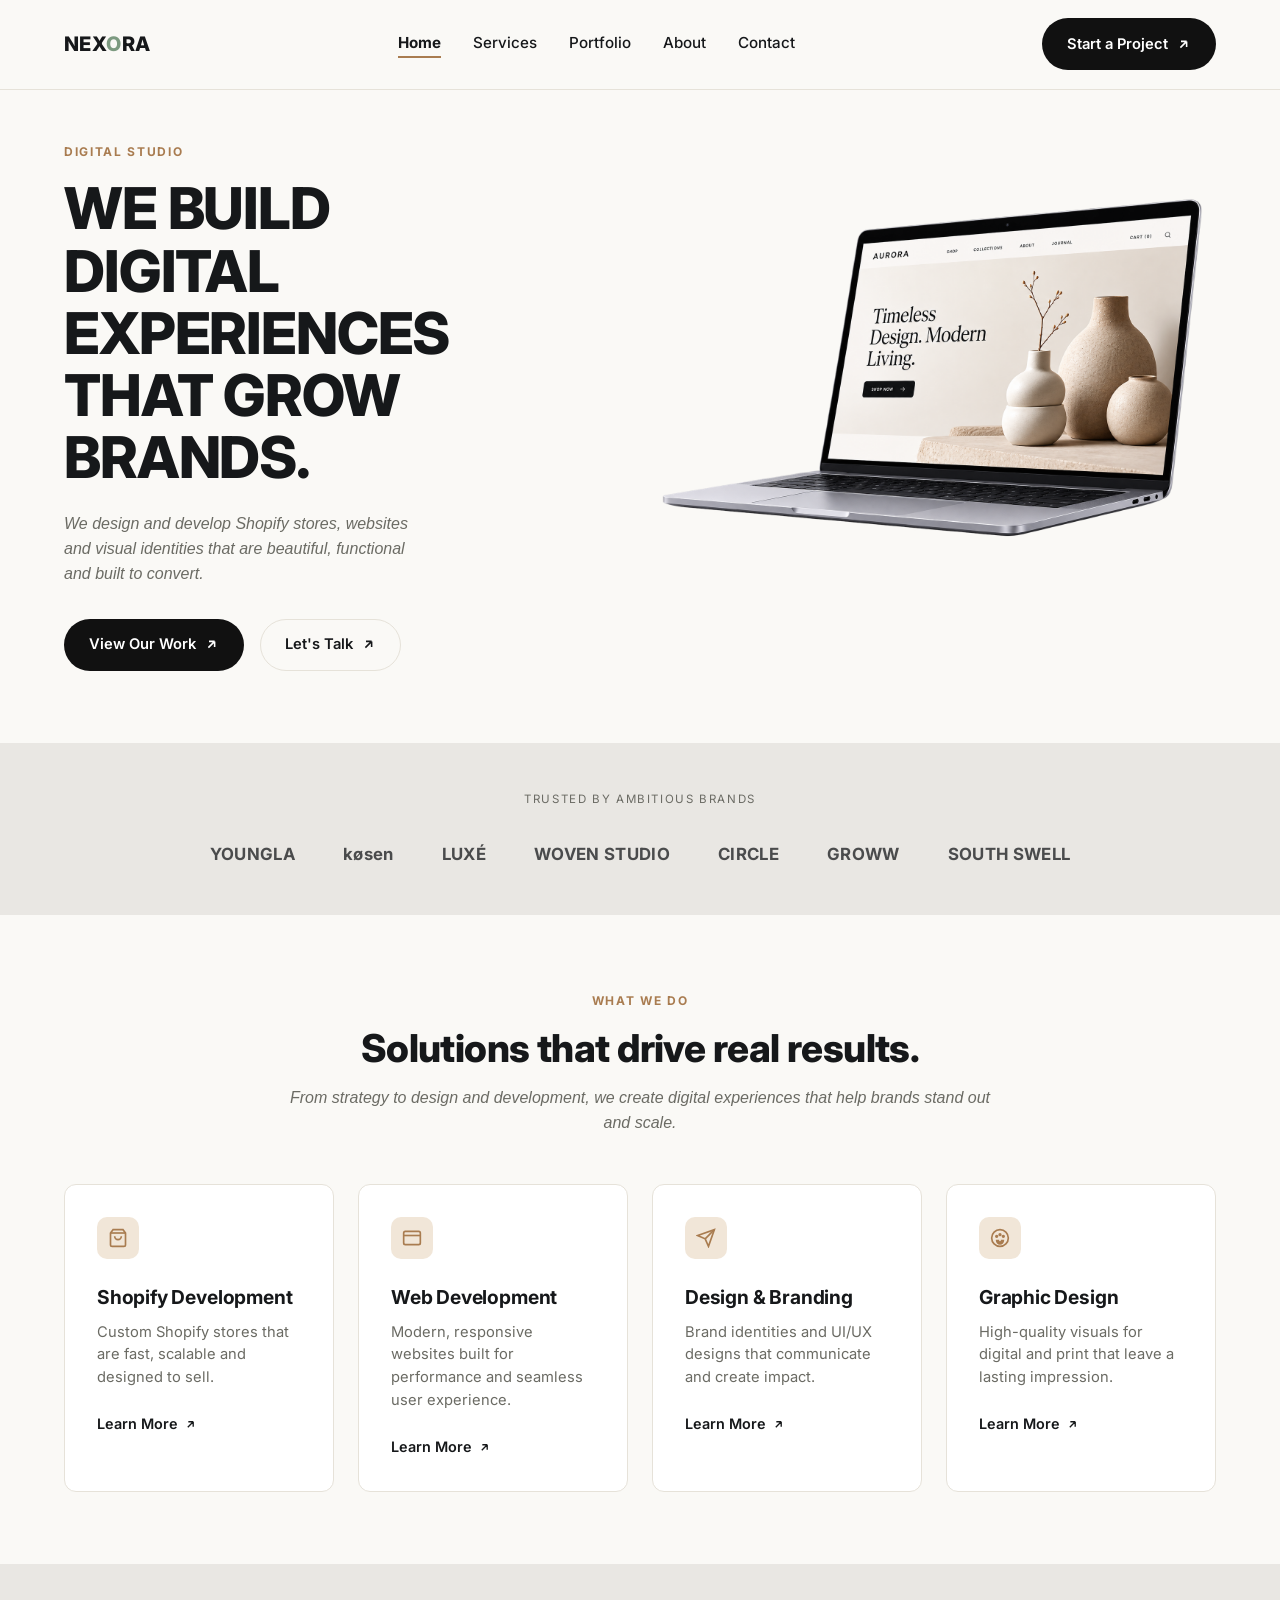
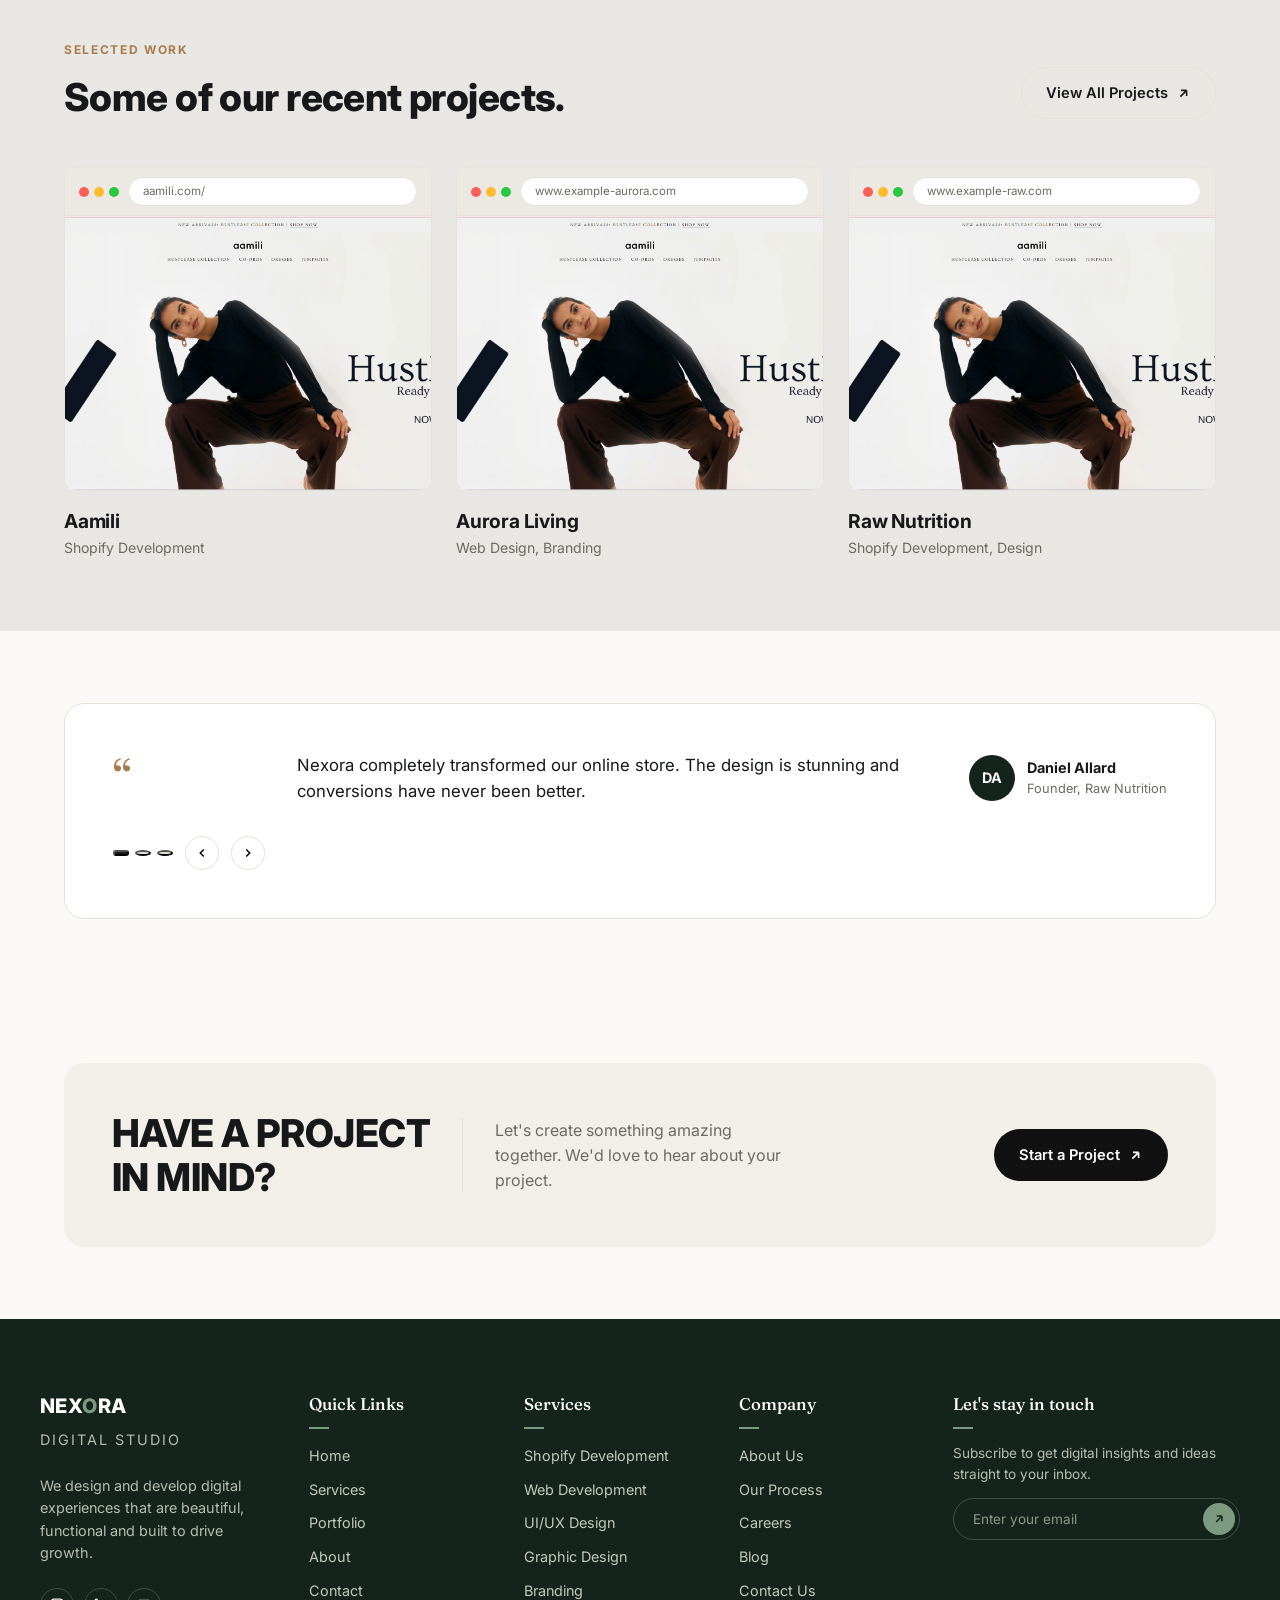
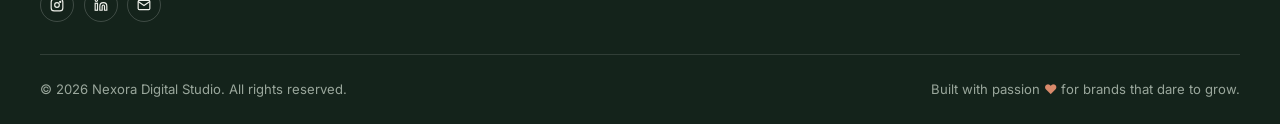
==== commit 36e1b793: "Refactor HTML structure and CSS classes for consistency across pages" ====
--- a/index.html
+++ b/index.html
@@ -56,9 +56,9 @@
     </section>
 
     <!-- ================= WHAT WE DO ================= -->
-    <section>
+    <section class="home-services">
       <div class="container">
-        <div class="section-head" data-reveal style="text-align: center;">
+        <div class="home-services__head" data-reveal style="text-align: center;">
           <div style="max-width: 700px; margin: 0 auto;">
             <span class="eyebrow">What We Do</span>
             <h2>Solutions that drive real results.</h2>
@@ -109,9 +109,9 @@
     </section>
 
     <!-- ================= SELECTED WORK ================= -->
-    <section>
+    <section class="home-work">
       <div class="container">
-        <div class="section-head" data-reveal>
+        <div class="home-work__head" data-reveal>
           <div>
             <span class="eyebrow">Selected Work</span>
             <h2>Some of our recent projects.</h2>
@@ -122,42 +122,89 @@
           </a>
         </div>
 
-        <div class="project-grid">
-          <div class="project-card" data-reveal>
-            <div class="media-block" style="position:relative;">
-              <span class="tag">Luxé</span>
-            </div>
-            <div class="project-info">
-              <h3>Luxé Beauty</h3>
+        <div class="home-work__grid">
+
+          <!-- Card 1 -->
+          <div class="home-work__card" data-reveal>
+            <a class="browser-frame" href="https://aamili.com/" target="_blank" rel="noopener" aria-label="Visit Aamili website">
+              <div class="browser-frame__chrome">
+                <div class="browser-frame__dots">
+                  <span></span><span></span><span></span>
+                </div>
+                <div class="browser-frame__bar">aamili.com/</div>
+              </div>
+              <div class="browser-frame__viewport">
+                 <img src="images/Aamili.png" alt="Aamili website preview" />
+                <div class="browser-frame__overlay">
+                  <span class="browser-frame__cta">
+                    Visit Site
+                    <svg viewBox="0 0 24 24" fill="none" stroke="currentColor" stroke-width="2.5"><path d="M7 17L17 7M17 7H8M17 7V16"/></svg>
+                  </span>
+                </div>
+              </div>
+            </a>
+            <div class="home-work__card-info">
+              <h3>Aamili</h3>
               <p>Shopify Development</p>
             </div>
           </div>
 
-          <div class="project-card" data-reveal>
-            <div class="media-block sage" style="position:relative;">
-              <span class="tag">Aurora</span>
-            </div>
-            <div class="project-info">
+          <!-- Card 2 -->
+          <div class="home-work__card" data-reveal>
+            <a class="browser-frame" href="https://www.example-aurora.com" target="_blank" rel="noopener" aria-label="Visit Aurora Living website">
+              <div class="browser-frame__chrome">
+                <div class="browser-frame__dots">
+                  <span></span><span></span><span></span>
+                </div>
+                <div class="browser-frame__bar">www.example-aurora.com</div>
+              </div>
+              <div class="browser-frame__viewport">
+                 <img src="images/Aamili.png" alt="Aamili website preview" />
+                <div class="browser-frame__overlay">
+                  <span class="browser-frame__cta">
+                    Visit Site
+                    <svg viewBox="0 0 24 24" fill="none" stroke="currentColor" stroke-width="2.5"><path d="M7 17L17 7M17 7H8M17 7V16"/></svg>
+                  </span>
+                </div>
+              </div>
+            </a>
+            <div class="home-work__card-info">
               <h3>Aurora Living</h3>
               <p>Web Design, Branding</p>
             </div>
           </div>
 
-          <div class="project-card" data-reveal>
-            <div class="media-block dark" style="position:relative;">
-              <span class="tag">Raw.</span>
-            </div>
-            <div class="project-info">
+          <!-- Card 3 -->
+          <div class="home-work__card" data-reveal>
+            <a class="browser-frame" href="https://www.example-raw.com" target="_blank" rel="noopener" aria-label="Visit Raw Nutrition website">
+              <div class="browser-frame__chrome">
+                <div class="browser-frame__dots">
+                  <span></span><span></span><span></span>
+                </div>
+                <div class="browser-frame__bar">www.example-raw.com</div>
+              </div>
+              <div class="browser-frame__viewport">
+                 <img src="images/Aamili.png" alt="Aamili website preview" />
+                <div class="browser-frame__overlay">
+                  <span class="browser-frame__cta">
+                    Visit Site
+                    <svg viewBox="0 0 24 24" fill="none" stroke="currentColor" stroke-width="2.5"><path d="M7 17L17 7M17 7H8M17 7V16"/></svg>
+                  </span>
+                </div>
+              </div>
+            </a>
+            <div class="home-work__card-info">
               <h3>Raw Nutrition</h3>
               <p>Shopify Development, Design</p>
             </div>
           </div>
+
         </div>
       </div>
     </section>
 
     <!-- ================= TESTIMONIAL ================= -->
-    <section>
+    <section class="home-testimonial">
       <div class="container" data-reveal>
         <div class="testimonial">
           <div class="quote-mark">&ldquo;</div>
@@ -194,7 +241,7 @@
     </section>
 
     <!-- ================= CTA ================= -->
-    <section>
+    <section class="home-cta">
       <div class="container" data-reveal>
         <div class="cta-banner">
           <h2 style="text-transform:uppercase">Have a project <br>in mind?</h2>
--- a/css/style.css
+++ b/css/style.css
@@ -372,16 +372,26 @@
 /* =========================================================
    CARD GRIDS
    ========================================================= */
-.section-head {
+
+.home-work{
+  background : #e9e7e3;
+}
+.home-services__head,
+.home-work__head,
+.about-team__head {
   display: flex;
   justify-content: space-between;
   align-items: flex-end;
   gap: var(--space-4);
   margin-bottom: var(--space-5);
 }
-.section-head .lede { margin-top: var(--space-2); }
+.home-services__head .lede,
+.home-work__head .lede,
+.about-team__head .lede { margin-top: var(--space-2); }
 @media (max-width: 700px) {
-  .section-head { flex-direction: column; align-items: flex-start; }
+  .home-services__head,
+  .home-work__head,
+  .about-team__head { flex-direction: column; align-items: flex-start; }
 }
 
 .service-grid {
@@ -412,21 +422,143 @@
 .service-card p { color: var(--color-muted); font-size: 0.92rem; margin-top: 0.5rem; }
 .service-card .link-arrow { margin-top: var(--space-3); }
 
-/* Project cards (home) */
-.project-grid {
+/* Project cards (home — Selected Work section) */
+.home-work__grid {
   display: grid;
   grid-template-columns: repeat(3, 1fr);
   gap: var(--space-3);
 }
-@media (max-width: 860px) { .project-grid { grid-template-columns: 1fr; } }
-
-.project-card { border-radius: var(--radius-md); overflow: hidden; }
-.project-card .media-block { aspect-ratio: 4/5; border-radius: var(--radius-md); }
-.project-card .project-info { padding-top: var(--space-2); }
-.project-card .project-info p { color: var(--color-muted); font-size: 0.88rem; }
-.project-card .tag {
-  position: absolute; top: var(--space-3); left: var(--space-3);
-  font-family: var(--font-serif); font-style: italic; font-size: 1.4rem;
+@media (max-width: 860px) { .home-work__grid { grid-template-columns: 1fr; } }
+
+.home-work__card { border-radius: var(--radius-md); overflow: hidden; }
+.home-work__card-info { padding-top: var(--space-2); }
+.home-work__card-info p { color: var(--color-muted); font-size: 0.88rem; }
+
+/* =========================================================
+   BROWSER FRAME — live website preview component
+   ========================================================= */
+.browser-frame {
+  display: block;
+  border-radius: var(--radius-md);
+  overflow: hidden;
+  border: 1px solid var(--color-border);
+  background: #f4f2ee;
+  text-decoration: none;
+  color: inherit;
+  position: relative;
+  transition: box-shadow var(--transition), transform var(--transition);
+}
+.browser-frame:hover {
+  box-shadow: 0 20px 48px -16px rgba(20,35,27,0.22);
+  transform: translateY(-3px);
+}
+
+/* Chrome bar */
+.browser-frame__chrome {
+  display: flex;
+  align-items: center;
+  gap: 0.6rem;
+  padding: 0.55rem 0.85rem;
+  background: #ece9e3;
+  border-bottom: 1px solid var(--color-border);
+  user-select: none;
+}
+.browser-frame__dots {
+  display: flex;
+  gap: 5px;
+  flex-shrink: 0;
+}
+.browser-frame__dots span {
+  width: 10px;
+  height: 10px;
+  border-radius: 50%;
+  background: #d0cdc7;
+}
+.browser-frame__dots span:nth-child(1) { background: #ff5f57; }
+.browser-frame__dots span:nth-child(2) { background: #febc2e; }
+.browser-frame__dots span:nth-child(3) { background: #28c840; }
+
+.browser-frame__bar {
+  flex: 1;
+  background: #fff;
+  border: 1px solid var(--color-border);
+  border-radius: var(--radius-pill);
+  padding: 0.28rem 0.85rem;
+  font-size: 0.72rem;
+  color: var(--color-muted);
+  white-space: nowrap;
+  overflow: hidden;
+  text-overflow: ellipsis;
+}
+
+/* Viewport — holds the scaled iframe or screenshot image */
+.browser-frame__viewport {
+  position: relative;
+  width: 100%;
+  aspect-ratio: 4 / 3;
+  overflow: hidden;
+  background: #fff;
+}
+.browser-frame__viewport img {
+  width: 100%;
+  height: 100%;
+  object-fit: cover;
+  object-position: top center;
+  display: block;
+}
+.browser-frame__viewport iframe {
+  position: absolute;
+  top: 0;
+  left: 0;
+  width: 200%;            /* render at 2× and scale down for density */
+  height: 200%;
+  transform: scale(0.5);
+  transform-origin: top left;
+  border: none;
+  pointer-events: none;   /* prevent interaction — click goes to overlay */
+}
+
+/* Hover overlay */
+.browser-frame__overlay {
+  position: absolute;
+  inset: 0;
+  background: rgba(20, 35, 27, 0);
+  display: flex;
+  align-items: center;
+  justify-content: center;
+  transition: background var(--transition);
+}
+.browser-frame:hover .browser-frame__overlay {
+  background: rgba(20, 35, 27, 0.45);
+}
+.browser-frame__cta {
+  display: inline-flex;
+  align-items: center;
+  gap: 0.45rem;
+  background: #fff;
+  color: var(--color-dark);
+  font-weight: 700;
+  font-size: 0.88rem;
+  padding: 0.65rem 1.2rem;
+  border-radius: var(--radius-pill);
+  opacity: 0;
+  transform: translateY(8px);
+  transition: opacity var(--transition), transform var(--transition);
+  white-space: nowrap;
+}
+.browser-frame__cta svg { width: 13px; height: 13px; }
+.browser-frame:hover .browser-frame__cta {
+  opacity: 1;
+  transform: translateY(0);
+}
+
+/* Blocked-by-X-Frame-Options fallback — shown only when iframe fails */
+.browser-frame__viewport iframe + .browser-frame__blocked {
+  display: none;
+}
+
+@media (max-width: 860px) {
+  .browser-frame__viewport { aspect-ratio: 16 / 9; }
 }
 
 /* Testimonial */
@@ -571,20 +703,23 @@
 /* =========================================================
    ABOUT PAGE
    ========================================================= */
-.value-grid {
+/* =========================================================
+   ABOUT PAGE — Values
+   ========================================================= */
+.about-values__grid {
   display: grid;
   grid-template-columns: repeat(4, 1fr);
   gap: var(--space-4);
 }
-@media (max-width: 980px) { .value-grid { grid-template-columns: repeat(2, 1fr); } }
-@media (max-width: 560px) { .value-grid { grid-template-columns: 1fr; } }
-.value-item .icon {
+@media (max-width: 980px) { .about-values__grid { grid-template-columns: repeat(2, 1fr); } }
+@media (max-width: 560px) { .about-values__grid { grid-template-columns: 1fr; } }
+.about-values__item .icon {
   width: 40px; height: 40px; border-radius: 50%;
   background: var(--color-accent-soft); color: var(--color-accent);
   display: flex; align-items: center; justify-content: center; margin-bottom: var(--space-2);
 }
-.value-item .icon svg { width: 18px; height: 18px; }
-.value-item p { color: var(--color-muted); font-size: 0.9rem; margin-top: 0.4rem; }
+.about-values__item .icon svg { width: 18px; height: 18px; }
+.about-values__item p { color: var(--color-muted); font-size: 0.9rem; margin-top: 0.4rem; }
 
 .stat-strip {
   background: var(--color-bg-alt);
@@ -603,20 +738,23 @@
   .stat-strip .leaf { display: none; }
 }
 
-.team-grid {
+/* =========================================================
+   ABOUT PAGE — Team
+   ========================================================= */
+.about-team__grid {
   display: grid;
   grid-template-columns: repeat(4, 1fr);
   gap: var(--space-3);
 }
-@media (max-width: 860px) { .team-grid { grid-template-columns: repeat(2, 1fr); } }
-.team-card .media-block { aspect-ratio: 3/3.3; border-radius: var(--radius-md); font-size: 2rem; font-weight: 800; }
-.team-card .team-info { padding-top: var(--space-2); display: flex; justify-content: space-between; align-items: center; }
-.team-card .team-role { color: var(--color-muted); font-size: 0.85rem; }
-.team-card .social-icon {
+@media (max-width: 860px) { .about-team__grid { grid-template-columns: repeat(2, 1fr); } }
+.about-team__card .media-block { aspect-ratio: 3/3.3; border-radius: var(--radius-md); font-size: 2rem; font-weight: 800; }
+.about-team__card .team-info { padding-top: var(--space-2); display: flex; justify-content: space-between; align-items: center; }
+.about-team__card .team-role { color: var(--color-muted); font-size: 0.85rem; }
+.about-team__card .social-icon {
   width: 30px; height: 30px; border-radius: 50%; border: 1px solid var(--color-border);
   display: flex; align-items: center; justify-content: center; flex-shrink: 0;
 }
-.team-card .social-icon svg { width: 13px; height: 13px; }
+.about-team__card .social-icon svg { width: 13px; height: 13px; }
 
 /* =========================================================
    CONTACT PAGE
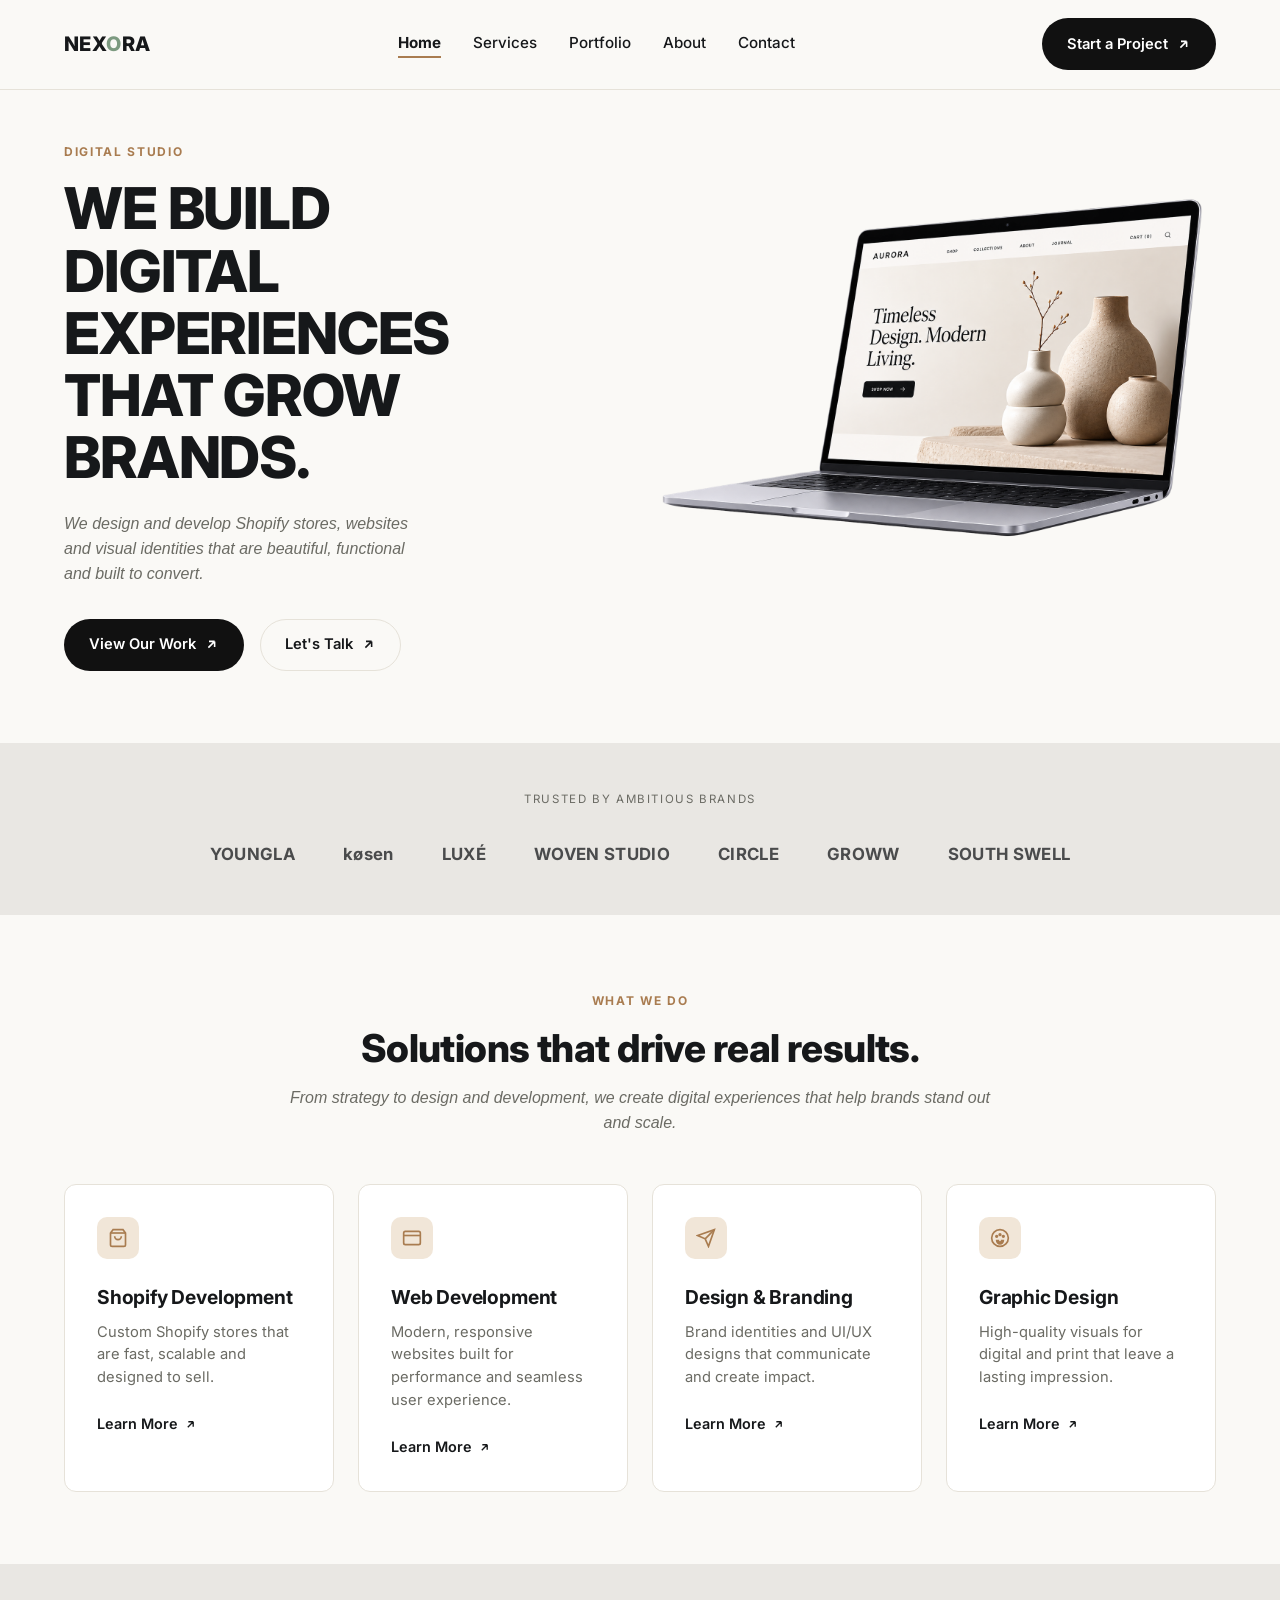
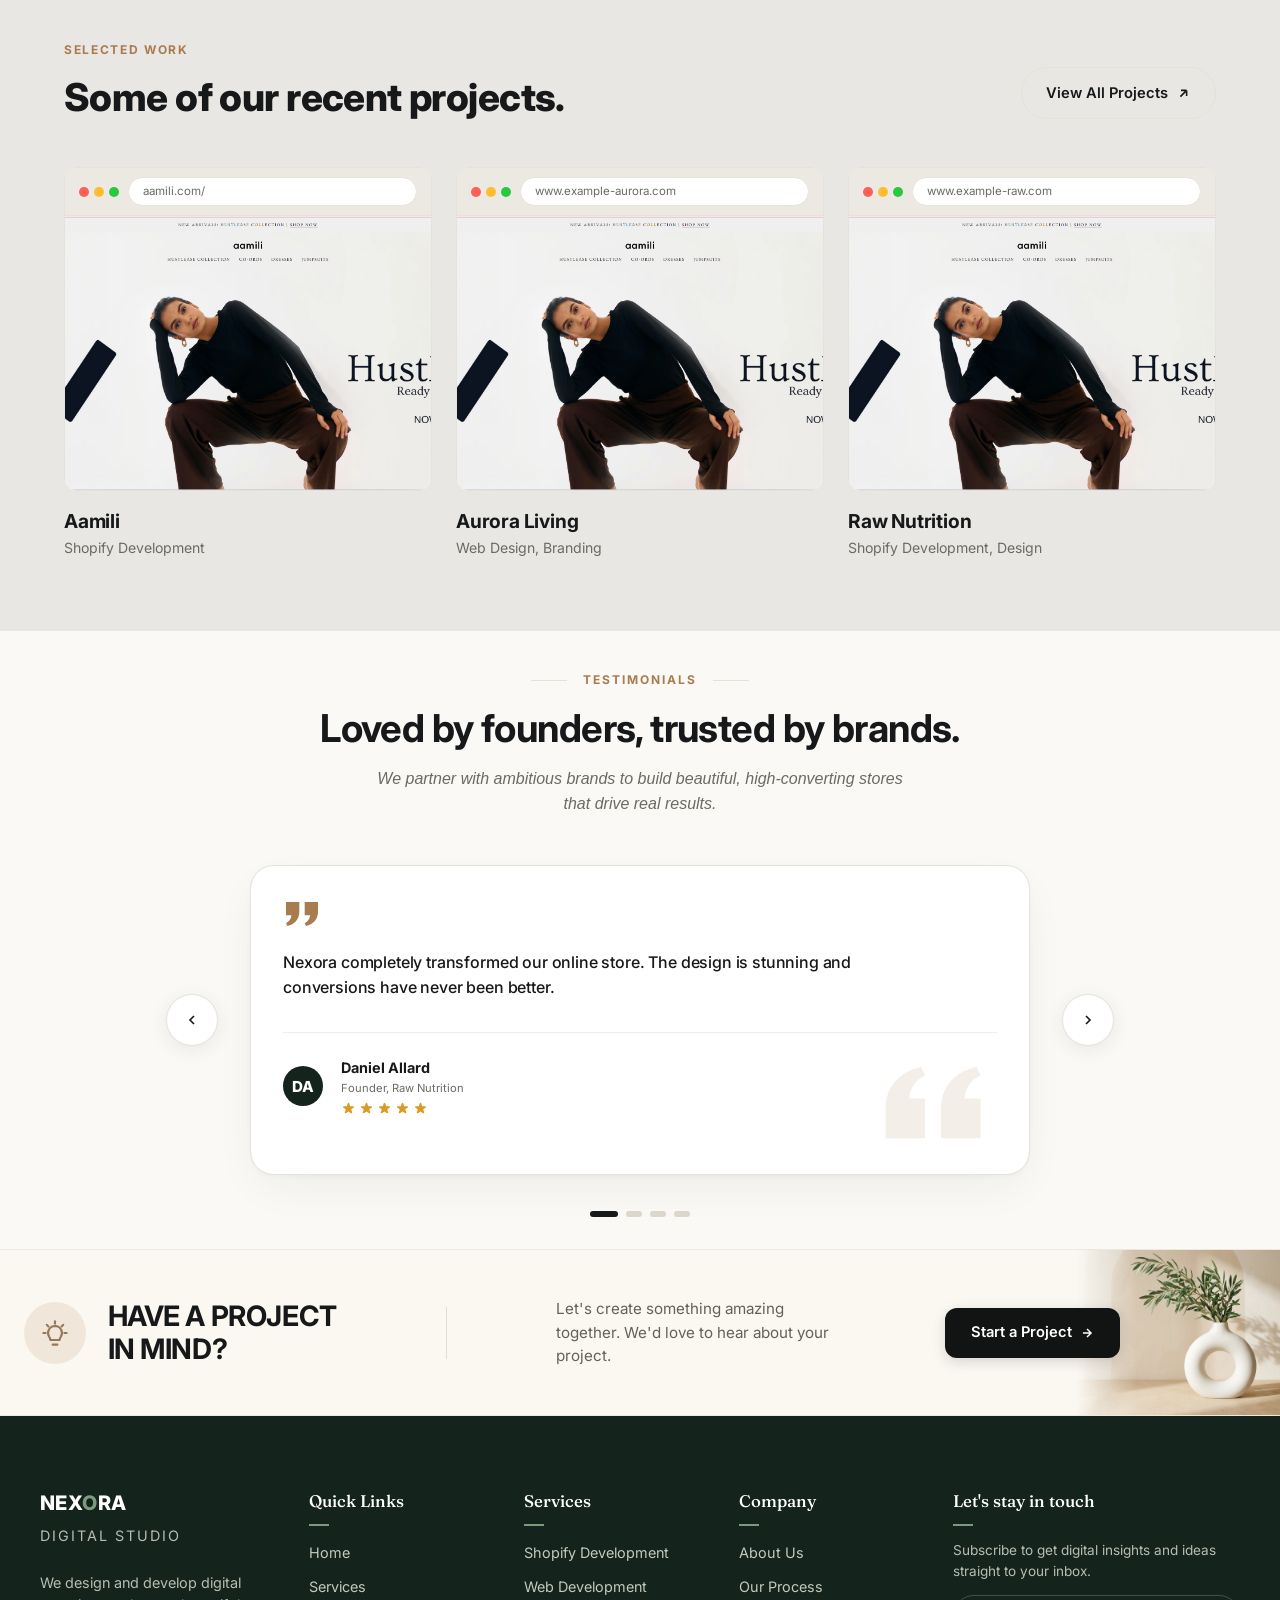
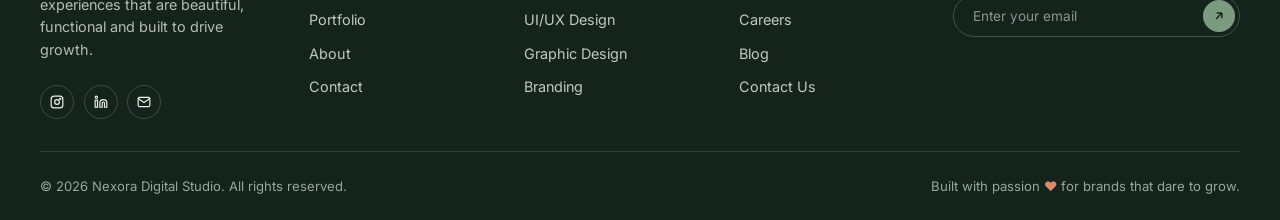
==== commit 41141b5f: "Refactor code structure for improved readability and maintainability" ====
--- a/index.html
+++ b/index.html
@@ -205,55 +205,181 @@
 
     <!-- ================= TESTIMONIAL ================= -->
     <section class="home-testimonial">
-      <div class="container" data-reveal>
-        <div class="testimonial">
-          <div class="quote-mark">&ldquo;</div>
-
-          <div data-testimonial-track>
-            <blockquote data-slide>Nexora completely transformed our online store. The design is stunning and conversions have never been better.</blockquote>
-            <blockquote data-slide hidden>Working with Nexora felt like having an in-house team. They understood our brand instantly and delivered ahead of schedule.</blockquote>
-            <blockquote data-slide hidden>Our new site loads faster, looks sharper, and our customers keep telling us how much easier it is to shop.</blockquote>
-          </div>
-
-          <div class="person">
-            <div class="avatar">DA</div>
-            <div>
-              <div class="person-name">Daniel Allard</div>
-              <div class="person-role">Founder, Raw Nutrition</div>
-            </div>
-          </div>
-
-          <div class="testimonial-controls">
-            <div class="dot-row">
-              <button class="dot is-active" data-dot aria-label="Testimonial 1"></button>
-              <button class="dot" data-dot aria-label="Testimonial 2"></button>
-              <button class="dot" data-dot aria-label="Testimonial 3"></button>
-            </div>
-            <button class="carousel-btn" data-testimonial-prev aria-label="Previous testimonial">
-              <svg viewBox="0 0 24 24" fill="none" stroke="currentColor" stroke-width="2.5"><path d="M15 18l-6-6 6-6"/></svg>
-            </button>
-            <button class="carousel-btn" data-testimonial-next aria-label="Next testimonial">
-              <svg viewBox="0 0 24 24" fill="none" stroke="currentColor" stroke-width="2.5"><path d="M9 18l6-6-6-6"/></svg>
-            </button>
-          </div>
-        </div>
-      </div>
-    </section>
-
-    <!-- ================= CTA ================= -->
-    <section class="home-cta">
-      <div class="container" data-reveal>
-        <div class="cta-banner">
-          <h2 style="text-transform:uppercase">Have a project <br>in mind?</h2>
-          <div class="cta-copy">
-            <div class="cta-divider"></div>
-            <p>Let's create something amazing together. We'd love to hear about your project.</p>
-          </div>
-          <a href="contact.html" class="btn btn-dark">
-            Start a Project
-            <svg viewBox="0 0 24 24" fill="none" stroke="currentColor" stroke-width="2.5"><path d="M7 17L17 7M17 7H8M17 7V16"/></svg>
-          </a>
-        </div>
+      <div class="container">
+        <!-- Centered Section Header -->
+        <div class="testimonial-header" data-reveal>
+          <div class="testimonial-eyebrow">
+            <span class="testimonial-eyebrow__line"></span>
+            <span class="testimonial-eyebrow__text">Testimonials</span>
+            <span class="testimonial-eyebrow__line"></span>
+          </div>
+          <h2 class="testimonial-title">Loved by founders, trusted by brands.</h2>
+          <p class="testimonial-lede">
+            We partner with ambitious brands to build beautiful, high-converting stores that drive real results.
+          </p>
+        </div>
+
+        <!-- Slider Container with Flanking Arrow Buttons -->
+        <div class="testimonial-slider-container" data-reveal>
+          <button class="testimonial-nav-btn testimonial-nav-btn--prev" data-testimonial-prev aria-label="Previous testimonial">
+            <svg viewBox="0 0 24 24" fill="none" stroke="currentColor" stroke-width="2.5"><path d="M15 18l-6-6 6-6"/></svg>
+          </button>
+
+          <div class="testimonial-card">
+            <!-- Background Watermark Quote -->
+            <div class="testimonial-card__watermark" aria-hidden="true">
+              <svg viewBox="0 0 24 24" fill="currentColor">
+                <path d="M14.017 21v-7.391c0-5.704 3.731-9.57 8.983-10.609l.995 2.151c-2.432.917-3.995 3.638-3.995 5.849h4v10h-9.983zm-14.017 0v-7.391c0-5.704 3.748-9.57 9-10.609l.996 2.151c-2.433.917-3.996 3.638-3.996 5.849h3.983v10h-9.983z"/>
+              </svg>
+            </div>
+
+            <!-- Top Quote Icon -->
+            <div class="testimonial-card__quote-icon" aria-hidden="true">
+              <svg viewBox="0 0 24 24" fill="currentColor">
+                <path d="M9.983 3v7.391c0 5.704-3.731 9.57-8.983 10.609l-.995-2.151c2.432-.917 3.995-3.638 3.995-5.849h-4v-10h9.983zm14.017 0v7.391c0 5.704-3.748 9.57-9 10.609l-.996-2.151c2.433-.917 3.996-3.638 3.996-5.849h-3.983v-10h9.983z"/>
+              </svg>
+            </div>
+
+            <!-- Testimonial Slides Track -->
+            <div class="testimonial-track" data-testimonial-track>
+              <!-- Slide 1 -->
+              <div class="testimonial-slide" data-slide>
+                <blockquote class="testimonial-quote">
+                  Nexora completely transformed our online store. The design is stunning and conversions have never been better.
+                </blockquote>
+                <div class="testimonial-author">
+                  <div class="testimonial-avatar">DA</div>
+                  <div class="testimonial-author__info">
+                    <div class="testimonial-author__name">Daniel Allard</div>
+                    <div class="testimonial-author__role">Founder, Raw Nutrition</div>
+                    <div class="testimonial-stars" aria-label="5 out of 5 stars">
+                      <svg viewBox="0 0 20 20" fill="currentColor"><path d="M9.049 2.927c.3-.921 1.603-.921 1.902 0l1.07 3.292a1 1 0 00.95.69h3.462c.969 0 1.371 1.24.588 1.81l-2.8 2.034a1 1 0 00-.364 1.118l1.07 3.292c.3.921-.755 1.688-1.54 1.118l-2.8-2.034a1 1 0 00-1.175 0l-2.8 2.034c-.784.57-1.838-.197-1.539-1.118l1.07-3.292a1 1 0 00-.364-1.118L2.98 8.72c-.783-.57-.38-1.81.588-1.81h3.461a1 1 0 00.951-.69l1.07-3.292z"/></svg>
+                      <svg viewBox="0 0 20 20" fill="currentColor"><path d="M9.049 2.927c.3-.921 1.603-.921 1.902 0l1.07 3.292a1 1 0 00.95.69h3.462c.969 0 1.371 1.24.588 1.81l-2.8 2.034a1 1 0 00-.364 1.118l1.07 3.292c.3.921-.755 1.688-1.54 1.118l-2.8-2.034a1 1 0 00-1.175 0l-2.8 2.034c-.784.57-1.838-.197-1.539-1.118l1.07-3.292a1 1 0 00-.364-1.118L2.98 8.72c-.783-.57-.38-1.81.588-1.81h3.461a1 1 0 00.951-.69l1.07-3.292z"/></svg>
+                      <svg viewBox="0 0 20 20" fill="currentColor"><path d="M9.049 2.927c.3-.921 1.603-.921 1.902 0l1.07 3.292a1 1 0 00.95.69h3.462c.969 0 1.371 1.24.588 1.81l-2.8 2.034a1 1 0 00-.364 1.118l1.07 3.292c.3.921-.755 1.688-1.54 1.118l-2.8-2.034a1 1 0 00-1.175 0l-2.8 2.034c-.784.57-1.838-.197-1.539-1.118l1.07-3.292a1 1 0 00-.364-1.118L2.98 8.72c-.783-.57-.38-1.81.588-1.81h3.461a1 1 0 00.951-.69l1.07-3.292z"/></svg>
+                      <svg viewBox="0 0 20 20" fill="currentColor"><path d="M9.049 2.927c.3-.921 1.603-.921 1.902 0l1.07 3.292a1 1 0 00.95.69h3.462c.969 0 1.371 1.24.588 1.81l-2.8 2.034a1 1 0 00-.364 1.118l1.07 3.292c.3.921-.755 1.688-1.54 1.118l-2.8-2.034a1 1 0 00-1.175 0l-2.8 2.034c-.784.57-1.838-.197-1.539-1.118l1.07-3.292a1 1 0 00-.364-1.118L2.98 8.72c-.783-.57-.38-1.81.588-1.81h3.461a1 1 0 00.951-.69l1.07-3.292z"/></svg>
+                      <svg viewBox="0 0 20 20" fill="currentColor"><path d="M9.049 2.927c.3-.921 1.603-.921 1.902 0l1.07 3.292a1 1 0 00.95.69h3.462c.969 0 1.371 1.24.588 1.81l-2.8 2.034a1 1 0 00-.364 1.118l1.07 3.292c.3.921-.755 1.688-1.54 1.118l-2.8-2.034a1 1 0 00-1.175 0l-2.8 2.034c-.784.57-1.838-.197-1.539-1.118l1.07-3.292a1 1 0 00-.364-1.118L2.98 8.72c-.783-.57-.38-1.81.588-1.81h3.461a1 1 0 00.951-.69l1.07-3.292z"/></svg>
+                    </div>
+                  </div>
+                </div>
+              </div>
+
+              <!-- Slide 2 -->
+              <div class="testimonial-slide" data-slide hidden>
+                <blockquote class="testimonial-quote">
+                  Working with Nexora felt like having an in-house team. They understood our brand instantly and delivered ahead of schedule.
+                </blockquote>
+                <div class="testimonial-author">
+                  <div class="testimonial-avatar">ER</div>
+                  <div class="testimonial-author__info">
+                    <div class="testimonial-author__name">Elena Rostova</div>
+                    <div class="testimonial-author__role">Creative Director, Luxé Beauty</div>
+                    <div class="testimonial-stars" aria-label="5 out of 5 stars">
+                      <svg viewBox="0 0 20 20" fill="currentColor"><path d="M9.049 2.927c.3-.921 1.603-.921 1.902 0l1.07 3.292a1 1 0 00.95.69h3.462c.969 0 1.371 1.24.588 1.81l-2.8 2.034a1 1 0 00-.364 1.118l1.07 3.292c.3.921-.755 1.688-1.54 1.118l-2.8-2.034a1 1 0 00-1.175 0l-2.8 2.034c-.784.57-1.838-.197-1.539-1.118l1.07-3.292a1 1 0 00-.364-1.118L2.98 8.72c-.783-.57-.38-1.81.588-1.81h3.461a1 1 0 00.951-.69l1.07-3.292z"/></svg>
+                      <svg viewBox="0 0 20 20" fill="currentColor"><path d="M9.049 2.927c.3-.921 1.603-.921 1.902 0l1.07 3.292a1 1 0 00.95.69h3.462c.969 0 1.371 1.24.588 1.81l-2.8 2.034a1 1 0 00-.364 1.118l1.07 3.292c.3.921-.755 1.688-1.54 1.118l-2.8-2.034a1 1 0 00-1.175 0l-2.8 2.034c-.784.57-1.838-.197-1.539-1.118l1.07-3.292a1 1 0 00-.364-1.118L2.98 8.72c-.783-.57-.38-1.81.588-1.81h3.461a1 1 0 00.951-.69l1.07-3.292z"/></svg>
+                      <svg viewBox="0 0 20 20" fill="currentColor"><path d="M9.049 2.927c.3-.921 1.603-.921 1.902 0l1.07 3.292a1 1 0 00.95.69h3.462c.969 0 1.371 1.24.588 1.81l-2.8 2.034a1 1 0 00-.364 1.118l1.07 3.292c.3.921-.755 1.688-1.54 1.118l-2.8-2.034a1 1 0 00-1.175 0l-2.8 2.034c-.784.57-1.838-.197-1.539-1.118l1.07-3.292a1 1 0 00-.364-1.118L2.98 8.72c-.783-.57-.38-1.81.588-1.81h3.461a1 1 0 00.951-.69l1.07-3.292z"/></svg>
+                      <svg viewBox="0 0 20 20" fill="currentColor"><path d="M9.049 2.927c.3-.921 1.603-.921 1.902 0l1.07 3.292a1 1 0 00.95.69h3.462c.969 0 1.371 1.24.588 1.81l-2.8 2.034a1 1 0 00-.364 1.118l1.07 3.292c.3.921-.755 1.688-1.54 1.118l-2.8-2.034a1 1 0 00-1.175 0l-2.8 2.034c-.784.57-1.838-.197-1.539-1.118l1.07-3.292a1 1 0 00-.364-1.118L2.98 8.72c-.783-.57-.38-1.81.588-1.81h3.461a1 1 0 00.951-.69l1.07-3.292z"/></svg>
+                      <svg viewBox="0 0 20 20" fill="currentColor"><path d="M9.049 2.927c.3-.921 1.603-.921 1.902 0l1.07 3.292a1 1 0 00.95.69h3.462c.969 0 1.371 1.24.588 1.81l-2.8 2.034a1 1 0 00-.364 1.118l1.07 3.292c.3.921-.755 1.688-1.54 1.118l-2.8-2.034a1 1 0 00-1.175 0l-2.8 2.034c-.784.57-1.838-.197-1.539-1.118l1.07-3.292a1 1 0 00-.364-1.118L2.98 8.72c-.783-.57-.38-1.81.588-1.81h3.461a1 1 0 00.951-.69l1.07-3.292z"/></svg>
+                    </div>
+                  </div>
+                </div>
+              </div>
+
+              <!-- Slide 3 -->
+              <div class="testimonial-slide" data-slide hidden>
+                <blockquote class="testimonial-quote">
+                  Our new site loads faster, looks sharper, and our customers keep telling us how much easier it is to shop.
+                </blockquote>
+                <div class="testimonial-author">
+                  <div class="testimonial-avatar">MC</div>
+                  <div class="testimonial-author__info">
+                    <div class="testimonial-author__name">Marcus Chen</div>
+                    <div class="testimonial-author__role">Co-Founder, Aurora Living</div>
+                    <div class="testimonial-stars" aria-label="5 out of 5 stars">
+                      <svg viewBox="0 0 20 20" fill="currentColor"><path d="M9.049 2.927c.3-.921 1.603-.921 1.902 0l1.07 3.292a1 1 0 00.95.69h3.462c.969 0 1.371 1.24.588 1.81l-2.8 2.034a1 1 0 00-.364 1.118l1.07 3.292c.3.921-.755 1.688-1.54 1.118l-2.8-2.034a1 1 0 00-1.175 0l-2.8 2.034c-.784.57-1.838-.197-1.539-1.118l1.07-3.292a1 1 0 00-.364-1.118L2.98 8.72c-.783-.57-.38-1.81.588-1.81h3.461a1 1 0 00.951-.69l1.07-3.292z"/></svg>
+                      <svg viewBox="0 0 20 20" fill="currentColor"><path d="M9.049 2.927c.3-.921 1.603-.921 1.902 0l1.07 3.292a1 1 0 00.95.69h3.462c.969 0 1.371 1.24.588 1.81l-2.8 2.034a1 1 0 00-.364 1.118l1.07 3.292c.3.921-.755 1.688-1.54 1.118l-2.8-2.034a1 1 0 00-1.175 0l-2.8 2.034c-.784.57-1.838-.197-1.539-1.118l1.07-3.292a1 1 0 00-.364-1.118L2.98 8.72c-.783-.57-.38-1.81.588-1.81h3.461a1 1 0 00.951-.69l1.07-3.292z"/></svg>
+                      <svg viewBox="0 0 20 20" fill="currentColor"><path d="M9.049 2.927c.3-.921 1.603-.921 1.902 0l1.07 3.292a1 1 0 00.95.69h3.462c.969 0 1.371 1.24.588 1.81l-2.8 2.034a1 1 0 00-.364 1.118l1.07 3.292c.3.921-.755 1.688-1.54 1.118l-2.8-2.034a1 1 0 00-1.175 0l-2.8 2.034c-.784.57-1.838-.197-1.539-1.118l1.07-3.292a1 1 0 00-.364-1.118L2.98 8.72c-.783-.57-.38-1.81.588-1.81h3.461a1 1 0 00.951-.69l1.07-3.292z"/></svg>
+                      <svg viewBox="0 0 20 20" fill="currentColor"><path d="M9.049 2.927c.3-.921 1.603-.921 1.902 0l1.07 3.292a1 1 0 00.95.69h3.462c.969 0 1.371 1.24.588 1.81l-2.8 2.034a1 1 0 00-.364 1.118l1.07 3.292c.3.921-.755 1.688-1.54 1.118l-2.8-2.034a1 1 0 00-1.175 0l-2.8 2.034c-.784.57-1.838-.197-1.539-1.118l1.07-3.292a1 1 0 00-.364-1.118L2.98 8.72c-.783-.57-.38-1.81.588-1.81h3.461a1 1 0 00.951-.69l1.07-3.292z"/></svg>
+                      <svg viewBox="0 0 20 20" fill="currentColor"><path d="M9.049 2.927c.3-.921 1.603-.921 1.902 0l1.07 3.292a1 1 0 00.95.69h3.462c.969 0 1.371 1.24.588 1.81l-2.8 2.034a1 1 0 00-.364 1.118l1.07 3.292c.3.921-.755 1.688-1.54 1.118l-2.8-2.034a1 1 0 00-1.175 0l-2.8 2.034c-.784.57-1.838-.197-1.539-1.118l1.07-3.292a1 1 0 00-.364-1.118L2.98 8.72c-.783-.57-.38-1.81.588-1.81h3.461a1 1 0 00.951-.69l1.07-3.292z"/></svg>
+                    </div>
+                  </div>
+                </div>
+              </div>
+
+              <!-- Slide 4 -->
+              <div class="testimonial-slide" data-slide hidden>
+                <blockquote class="testimonial-quote">
+                  From architecture to seamless checkout, Nexora elevated our brand experience to the highest digital standard.
+                </blockquote>
+                <div class="testimonial-author">
+                  <div class="testimonial-avatar">SJ</div>
+                  <div class="testimonial-author__info">
+                    <div class="testimonial-author__name">Sarah Jenkins</div>
+                    <div class="testimonial-author__role">Head of Digital, Woven Studio</div>
+                    <div class="testimonial-stars" aria-label="5 out of 5 stars">
+                      <svg viewBox="0 0 20 20" fill="currentColor"><path d="M9.049 2.927c.3-.921 1.603-.921 1.902 0l1.07 3.292a1 1 0 00.95.69h3.462c.969 0 1.371 1.24.588 1.81l-2.8 2.034a1 1 0 00-.364 1.118l1.07 3.292c.3.921-.755 1.688-1.54 1.118l-2.8-2.034a1 1 0 00-1.175 0l-2.8 2.034c-.784.57-1.838-.197-1.539-1.118l1.07-3.292a1 1 0 00-.364-1.118L2.98 8.72c-.783-.57-.38-1.81.588-1.81h3.461a1 1 0 00.951-.69l1.07-3.292z"/></svg>
+                      <svg viewBox="0 0 20 20" fill="currentColor"><path d="M9.049 2.927c.3-.921 1.603-.921 1.902 0l1.07 3.292a1 1 0 00.95.69h3.462c.969 0 1.371 1.24.588 1.81l-2.8 2.034a1 1 0 00-.364 1.118l1.07 3.292c.3.921-.755 1.688-1.54 1.118l-2.8-2.034a1 1 0 00-1.175 0l-2.8 2.034c-.784.57-1.838-.197-1.539-1.118l1.07-3.292a1 1 0 00-.364-1.118L2.98 8.72c-.783-.57-.38-1.81.588-1.81h3.461a1 1 0 00.951-.69l1.07-3.292z"/></svg>
+                      <svg viewBox="0 0 20 20" fill="currentColor"><path d="M9.049 2.927c.3-.921 1.603-.921 1.902 0l1.07 3.292a1 1 0 00.95.69h3.462c.969 0 1.371 1.24.588 1.81l-2.8 2.034a1 1 0 00-.364 1.118l1.07 3.292c.3.921-.755 1.688-1.54 1.118l-2.8-2.034a1 1 0 00-1.175 0l-2.8 2.034c-.784.57-1.838-.197-1.539-1.118l1.07-3.292a1 1 0 00-.364-1.118L2.98 8.72c-.783-.57-.38-1.81.588-1.81h3.461a1 1 0 00.951-.69l1.07-3.292z"/></svg>
+                      <svg viewBox="0 0 20 20" fill="currentColor"><path d="M9.049 2.927c.3-.921 1.603-.921 1.902 0l1.07 3.292a1 1 0 00.95.69h3.462c.969 0 1.371 1.24.588 1.81l-2.8 2.034a1 1 0 00-.364 1.118l1.07 3.292c.3.921-.755 1.688-1.54 1.118l-2.8-2.034a1 1 0 00-1.175 0l-2.8 2.034c-.784.57-1.838-.197-1.539-1.118l1.07-3.292a1 1 0 00-.364-1.118L2.98 8.72c-.783-.57-.38-1.81.588-1.81h3.461a1 1 0 00.951-.69l1.07-3.292z"/></svg>
+                      <svg viewBox="0 0 20 20" fill="currentColor"><path d="M9.049 2.927c.3-.921 1.603-.921 1.902 0l1.07 3.292a1 1 0 00.95.69h3.462c.969 0 1.371 1.24.588 1.81l-2.8 2.034a1 1 0 00-.364 1.118l1.07 3.292c.3.921-.755 1.688-1.54 1.118l-2.8-2.034a1 1 0 00-1.175 0l-2.8 2.034c-.784.57-1.838-.197-1.539-1.118l1.07-3.292a1 1 0 00-.364-1.118L2.98 8.72c-.783-.57-.38-1.81.588-1.81h3.461a1 1 0 00.951-.69l1.07-3.292z"/></svg>
+                    </div>
+                  </div>
+                </div>
+              </div>
+
+            </div>
+          </div>
+
+          <button class="testimonial-nav-btn testimonial-nav-btn--next" data-testimonial-next aria-label="Next testimonial">
+            <svg viewBox="0 0 24 24" fill="none" stroke="currentColor" stroke-width="2.5"><path d="M9 18l6-6-6-6"/></svg>
+          </button>
+        </div>
+
+        <!-- Dots Indicator below card -->
+        <div class="testimonial-dots" data-reveal>
+          <button class="testimonial-dot is-active" data-dot aria-label="Testimonial 1"></button>
+          <button class="testimonial-dot" data-dot aria-label="Testimonial 2"></button>
+          <button class="testimonial-dot" data-dot aria-label="Testimonial 3"></button>
+          <button class="testimonial-dot" data-dot aria-label="Testimonial 4"></button>
+        </div>
+      </div>
+    </section>
+
+    <!-- ================= CTA STRIP ================= -->
+    <section class="cta-strip">
+      <div class="container cta-strip__inner" data-reveal>
+        
+        <div class="cta-strip__left">
+          <div class="cta-strip__badge" aria-hidden="true">
+            <svg viewBox="0 0 24 24" fill="none" stroke="currentColor" stroke-width="1.8" stroke-linecap="round" stroke-linejoin="round">
+              <path d="M9 18h6"/>
+              <path d="M10 22h4"/>
+              <path d="M12 2v2"/>
+              <path d="M12 6a6 6 0 0 0-5 9.3c.7.9 1 1.7 1 2.7h8c0-1 .3-1.8 1-2.7A6 6 0 0 0 12 6z"/>
+              <path d="M4.93 4.93l1.41 1.41"/>
+              <path d="M19.07 4.93l-1.41 1.41"/>
+              <path d="M2 12h2"/>
+              <path d="M20 12h2"/>
+            </svg>
+          </div>
+          <h2 class="cta-strip__title">Have a project<br>in mind?</h2>
+        </div>
+
+        <div class="cta-strip__divider" aria-hidden="true"></div>
+
+        <p class="cta-strip__copy">
+          Let's create something amazing together. We'd love to hear about your project.
+        </p>
+
+        <a href="contact.html" class="cta-strip__btn">
+          Start a Project
+          <svg viewBox="0 0 24 24" fill="none" stroke="currentColor" stroke-width="2.5"><path d="M5 12h14M12 5l7 7-7 7"/></svg>
+        </a>
+
+      </div>
+
+      <!-- Right decorative vase element anchored to the screen edge -->
+      <div class="cta-strip__deco" aria-hidden="true">
+        <img src="images/cta-vase.jpg" alt="" />
       </div>
     </section>
   </main>
--- a/css/style.css
+++ b/css/style.css
@@ -561,48 +561,523 @@
   .browser-frame__viewport { aspect-ratio: 16 / 9; }
 }
 
-/* Testimonial */
-.testimonial {
+/* =========================================================
+   HOME — TESTIMONIALS
+   ========================================================= */
+.home-testimonial {
+  padding: 2rem 0;
+  position: relative;
+}
+
+.testimonial-header {
+  text-align: center;
+  max-width: 680px;
+  margin: 0 auto var(--space-5);
+}
+
+.testimonial-eyebrow {
+  display: inline-flex;
+  align-items: center;
+  justify-content: center;
+  gap: 1rem;
+  margin-bottom: var(--space-2);
+}
+
+.testimonial-eyebrow__line {
+  width: 36px;
+  height: 1px;
+  background: var(--color-border);
+}
+
+.testimonial-eyebrow__text {
+  font-size: 0.75rem;
+  font-weight: 700;
+  letter-spacing: 0.16em;
+  text-transform: uppercase;
+  color: var(--color-accent);
+}
+
+.testimonial-title {
+  font-weight: 700;
+  line-height: 1.15;
+  letter-spacing: -0.015em;
+  color: var(--color-text);
+  margin-bottom: var(--space-2);
+}
+
+.testimonial-lede {
+  color: var(--color-muted);
+  line-height: 1.6;
+  font-style: italic;
+  max-width: 540px;
+  margin: 0 auto;
+}
+
+.testimonial-slider-container {
+  display: flex;
+  align-items: center;
+  justify-content: center;
+  gap: 2rem;
+  max-width: 1040px;
+  margin: 0 auto;
+  position: relative;
+}
+
+.testimonial-card {
   background: var(--color-surface);
   border: 1px solid var(--color-border);
-  border-radius: var(--radius-lg);
-  padding: var(--space-5);
-  display: grid;
-  grid-template-columns: auto 1fr auto;
-  gap: var(--space-4);
-  align-items: center;
-}
-.testimonial .quote-mark { font-family: var(--font-serif); font-size: 3rem; color: var(--color-accent); line-height: 1; }
-.testimonial blockquote { margin: 0; font-size: 1.05rem; }
-.testimonial .person { display: flex; align-items: center; gap: 0.75rem; white-space: nowrap; }
-.avatar {
-  width: 46px; height: 46px; border-radius: 50%;
-  display: flex; align-items: center; justify-content: center;
-  background: var(--color-dark); color: #fff; font-weight: 700; font-size: 0.9rem;
+  border-radius: 24px;
+  padding: 2rem 2rem;
+  box-shadow: 0 16px 48px -12px rgba(20, 35, 27, 0.08), 0 1px 4px rgba(20, 35, 27, 0.03);
+  position: relative;
+  overflow: hidden;
+  width: 100%;
+  max-width: 780px;
+  min-height: 310px;
+  box-sizing: border-box;
+}
+
+/* Watermark background quote (bottom right) */
+.testimonial-card__watermark {
+  position: absolute;
+  right: 2.25rem;
+  bottom: 1.5rem;
+  width: 120px;
+  height: 95px;
+  color: #f3efe8;
+  pointer-events: none;
+  user-select: none;
+  z-index: 0;
+}
+.testimonial-card__watermark svg {
+  width: 100%;
+  height: 100%;
+}
+
+/* Top accent quote icon */
+.testimonial-card__quote-icon {
+  width: 38px;
+  height: 32px;
+  color: var(--color-accent);
+  margin-bottom: 1.25rem;
+  position: relative;
+  z-index: 1;
+}
+.testimonial-card__quote-icon svg {
+  width: 100%;
+  height: 100%;
+}
+
+/* Slides track */
+.testimonial-track {
+  position: relative;
+  z-index: 1;
+}
+
+.testimonial-slide {
+  animation: testimonialFade 350ms cubic-bezier(0.16, 1, 0.3, 1);
+}
+
+.testimonial-slide[hidden] {
+  display: none !important;
+}
+
+@keyframes testimonialFade {
+  from {
+    opacity: 0;
+    transform: translateY(8px);
+  }
+  to {
+    opacity: 1;
+    transform: translateY(0);
+  }
+}
+
+.testimonial-quote {
+  margin: 0 0 2rem;
+  font-weight: 500;
+  line-height: 1.55;
+  color: var(--color-text);
+  letter-spacing: -0.01em;
+  max-width: 620px;
+}
+
+/* Author block */
+.testimonial-author {
+  display: flex;
+  align-items: center;
+  gap: 1.15rem;
+  padding-top: 1.5rem;
+  border-top: 1px solid #f0ede6;
+}
+
+.testimonial-avatar {
+  width: 40px;
+  height: 40px;
+  border-radius: 50%;
+  background: var(--color-dark);
+  color: #fff;
+  font-weight: 800;
+  font-size: 0.95rem;
+  display: flex;
+  align-items: center;
+  justify-content: center;
   flex-shrink: 0;
 }
-.person-name { font-weight: 700; font-size: 0.9rem; }
-.person-role { font-size: 0.8rem; color: var(--color-muted); }
-.testimonial-controls { display: flex; align-items: center; gap: 0.75rem; }
-.dot-row { display: flex; gap: 6px; }
-.dot { width: 6px; height: 6px; border-radius: 50%; background: var(--color-border); }
-.dot.is-active { background: var(--color-text); width: 16px; border-radius: 4px; transition: width var(--transition); }
-.carousel-btn {
-  width: 34px; height: 34px; border-radius: 50%;
-  border: 1px solid var(--color-border); background: transparent;
-  display: flex; align-items: center; justify-content: center;
-  transition: background var(--transition), border-color var(--transition);
-}
-.carousel-btn:hover { background: var(--color-black); color: #fff; border-color: var(--color-black); }
-.carousel-btn svg { width: 14px; height: 14px; }
-
-@media (max-width: 760px) {
-  .testimonial { grid-template-columns: 1fr; text-align: left; }
-  .testimonial-controls { justify-content: space-between; }
-}
-
-/* =========================================================
-   CTA BANNER
+
+.testimonial-author__info {
+  display: flex;
+  flex-direction: column;
+}
+
+.testimonial-author__name {
+  font-size:0.9rem;
+  font-weight: 700;
+  color: var(--color-text);
+}
+
+.testimonial-author__role {
+  font-size: 0.7rem;
+  color: var(--color-muted);
+  margin-top: 1px;
+}
+
+.testimonial-stars {
+  display: flex;
+  gap: 3px;
+  color: #d99b26;
+  margin-top: 4px;
+}
+.testimonial-stars svg {
+  width: 15px;
+  height: 15px;
+}
+
+/* Navigation Arrow Buttons */
+.testimonial-nav-btn {
+  width: 52px;
+  height: 52px;
+  border-radius: 50%;
+  background: #ffffff;
+  border: 1px solid var(--color-border);
+  box-shadow: 0 4px 18px rgba(20, 35, 27, 0.08);
+  display: flex;
+  align-items: center;
+  justify-content: center;
+  cursor: pointer;
+  color: var(--color-text);
+  transition: transform var(--transition), box-shadow var(--transition), border-color var(--transition), background var(--transition);
+  flex-shrink: 0;
+}
+
+.testimonial-nav-btn:hover {
+  transform: scale(1.06);
+  box-shadow: 0 8px 24px rgba(20, 35, 27, 0.14);
+  border-color: var(--color-text);
+}
+
+.testimonial-nav-btn svg {
+  width: 16px;
+  height: 16px;
+}
+
+/* Dots Indicator */
+.testimonial-dots {
+  display: flex;
+  justify-content: center;
+  align-items: center;
+  gap: 8px;
+  margin-top: 2.25rem;
+}
+
+.testimonial-dot {
+  width: 16px;
+  height: 6px;
+  border-radius: 3px;
+  background: #dcd7cc;
+  border: none;
+  padding: 0;
+  cursor: pointer;
+  transition: width var(--transition), background var(--transition);
+}
+
+.testimonial-dot.is-active {
+  width: 28px;
+  background: var(--color-text);
+}
+
+.testimonial-dot:hover:not(.is-active) {
+  background: #aea99e;
+}
+
+/* Responsive adjustments */
+@media (max-width: 860px) {
+  .testimonial-slider-container {
+    gap: 0.75rem;
+  }
+  .testimonial-card {
+    padding: 2.5rem 2rem 2rem;
+  }
+  .testimonial-nav-btn {
+    width: 42px;
+    height: 42px;
+  }
+  .testimonial-nav-btn svg {
+    width: 14px;
+    height: 14px;
+  }
+}
+
+@media (max-width: 640px) {
+  .testimonial-slider-container {
+    gap: 0.5rem;
+  }
+  .testimonial-card {
+    padding: 2rem 1.4rem 1.75rem;
+    border-radius: 18px;
+  }
+  .testimonial-card__watermark {
+    width: 75px;
+    height: 60px;
+    right: 1rem;
+    bottom: 1rem;
+  }
+  .testimonial-nav-btn {
+    width: 38px;
+    height: 38px;
+  }
+  .testimonial-quote {
+    font-size: 1.15rem;
+  }
+}
+
+/* =========================================================
+   CTA STRIP (USED ACROSS PAGES — FULL WIDTH, ZERO PADDING)
+   ========================================================= */
+.cta-strip,
+.home-cta,
+.services-cta,
+.portfolio-cta,
+.about-cta {
+  padding: 0 !important;
+  background: #fbf8f2;
+  border-top: 1px solid #ede7dc;
+  border-bottom: 1px solid #ede7dc;
+  position: relative;
+  overflow: hidden;
+}
+
+.cta-strip__inner,
+.home-cta__inner {
+  display: flex;
+  align-items: center;
+  justify-content: space-between;
+  position: relative;
+  z-index: 1;
+  gap: 2rem;
+  padding-top: 2.75rem;
+  padding-bottom: 2.75rem;
+  padding-left: 2.5rem;
+  padding-right: 180px; /* Moves button further right */
+  max-width: 1400px;    /* Expands container so left part moves further left */
+  min-height: 165px;
+  box-sizing: border-box;
+}
+
+.cta-strip__left,
+.home-cta__left {
+  display: flex;
+  align-items: center;
+  gap: 1.35rem;
+  flex-shrink: 0;
+}
+
+.cta-strip__badge,
+.home-cta__badge {
+  width: 62px;
+  height: 62px;
+  border-radius: 50%;
+  background: #f0e7da;
+  color: #967858;
+  display: flex;
+  align-items: center;
+  justify-content: center;
+  flex-shrink: 0;
+}
+
+.cta-strip__badge svg,
+.home-cta__badge svg {
+  width: 28px;
+  height: 28px;
+}
+
+.cta-strip__title,
+.home-cta__title {
+  text-transform: uppercase;
+  font-size: clamp(1.65rem, 2.2vw, 2.1rem);
+  font-weight: 700;
+  line-height: 1.15;
+  letter-spacing: -0.015em;
+  color: var(--color-text);
+  white-space: nowrap;
+}
+
+.cta-strip__divider,
+.home-cta__divider {
+  width: 1px;
+  height: 52px;
+  background: #e3ded5;
+  flex-shrink: 0;
+}
+
+.cta-strip__copy,
+.home-cta__copy {
+  color: #636159;
+  font-size: 0.95rem;
+  line-height: 1.55;
+  max-width: 280px;
+  margin: 0;
+}
+
+.cta-strip__btn,
+.home-cta__btn {
+  display: inline-flex;
+  align-items: center;
+  gap: 0.55rem;
+  background: #111413;
+  color: #ffffff;
+  padding: 0.85rem 1.6rem;
+  border-radius: 12px;
+  font-weight: 600;
+  font-size: 0.92rem;
+  text-decoration: none;
+  white-space: nowrap;
+  box-shadow: 0 4px 14px rgba(17, 20, 19, 0.15);
+  transition: all var(--transition);
+  flex-shrink: 0;
+}
+
+.cta-strip__btn:hover,
+.home-cta__btn:hover {
+  background: var(--color-dark);
+  transform: translateY(-2px);
+  box-shadow: 0 8px 22px rgba(17, 20, 19, 0.24);
+}
+
+.cta-strip__btn svg,
+.home-cta__btn svg {
+  width: 14px;
+  height: 14px;
+  transition: transform var(--transition);
+}
+
+.cta-strip__btn:hover svg,
+.home-cta__btn:hover svg {
+  transform: translateX(3px);
+}
+
+/* Decorative vase anchored to the absolute far right edge of the screen */
+.cta-strip__deco,
+.home-cta__deco {
+  position: absolute;
+  right: 0;
+  top: 0;
+  bottom: 0;
+  width: clamp(200px, 16vw, 290px);
+  pointer-events: none;
+  user-select: none;
+  overflow: hidden;
+  z-index: 0;
+}
+
+.cta-strip__deco img,
+.home-cta__deco img {
+  width: 100%;
+  height: 100%;
+  object-fit: cover;
+  object-position: right bottom;
+  mask-image: linear-gradient(to right, transparent 0%, rgba(0,0,0,0.85) 30%, black 100%);
+  -webkit-mask-image: linear-gradient(to right, transparent 0%, rgba(0,0,0,0.85) 30%, black 100%);
+}
+
+/* Responsive adjustments */
+@media (max-width: 1360px) {
+  .cta-strip__inner,
+  .home-cta__inner {
+    padding-right: 160px;
+    padding-left: 1.5rem;
+    gap: 1.5rem;
+  }
+}
+
+@media (max-width: 1080px) {
+  .cta-strip__inner,
+  .home-cta__inner {
+    flex-wrap: wrap;
+    padding-right: 140px;
+    gap: 1.5rem;
+  }
+  .cta-strip__title,
+  .home-cta__title {
+    white-space: normal;
+  }
+  .cta-strip__divider,
+  .home-cta__divider {
+    display: none;
+  }
+}
+
+@media (max-width: 820px) {
+  .cta-strip__inner,
+  .home-cta__inner {
+    padding-right: 1.5rem;
+    padding-left: 1.5rem;
+  }
+  .cta-strip__deco,
+  .home-cta__deco {
+    width: 150px;
+    opacity: 0.35;
+  }
+}
+
+@media (max-width: 640px) {
+  .cta-strip__inner,
+  .home-cta__inner {
+    flex-direction: column;
+    align-items: flex-start;
+    padding-top: 2rem;
+    padding-bottom: 2rem;
+    padding-right: 1.5rem;
+    gap: 1.25rem;
+  }
+  .cta-strip__left,
+  .home-cta__left {
+    gap: 1rem;
+  }
+  .cta-strip__badge,
+  .home-cta__badge {
+    width: 52px;
+    height: 52px;
+  }
+  .cta-strip__badge svg,
+  .home-cta__badge svg {
+    width: 24px;
+    height: 24px;
+  }
+  .cta-strip__btn,
+  .home-cta__btn {
+    width: 100%;
+    justify-content: center;
+    box-sizing: border-box;
+  }
+  .cta-strip__deco,
+  .home-cta__deco {
+    display: none;
+  }
+}
+
+/* =========================================================
+   GENERIC CTA BANNER (INNER PAGES)
    ========================================================= */
 .cta-banner {
   background: var(--color-bg-alt);
